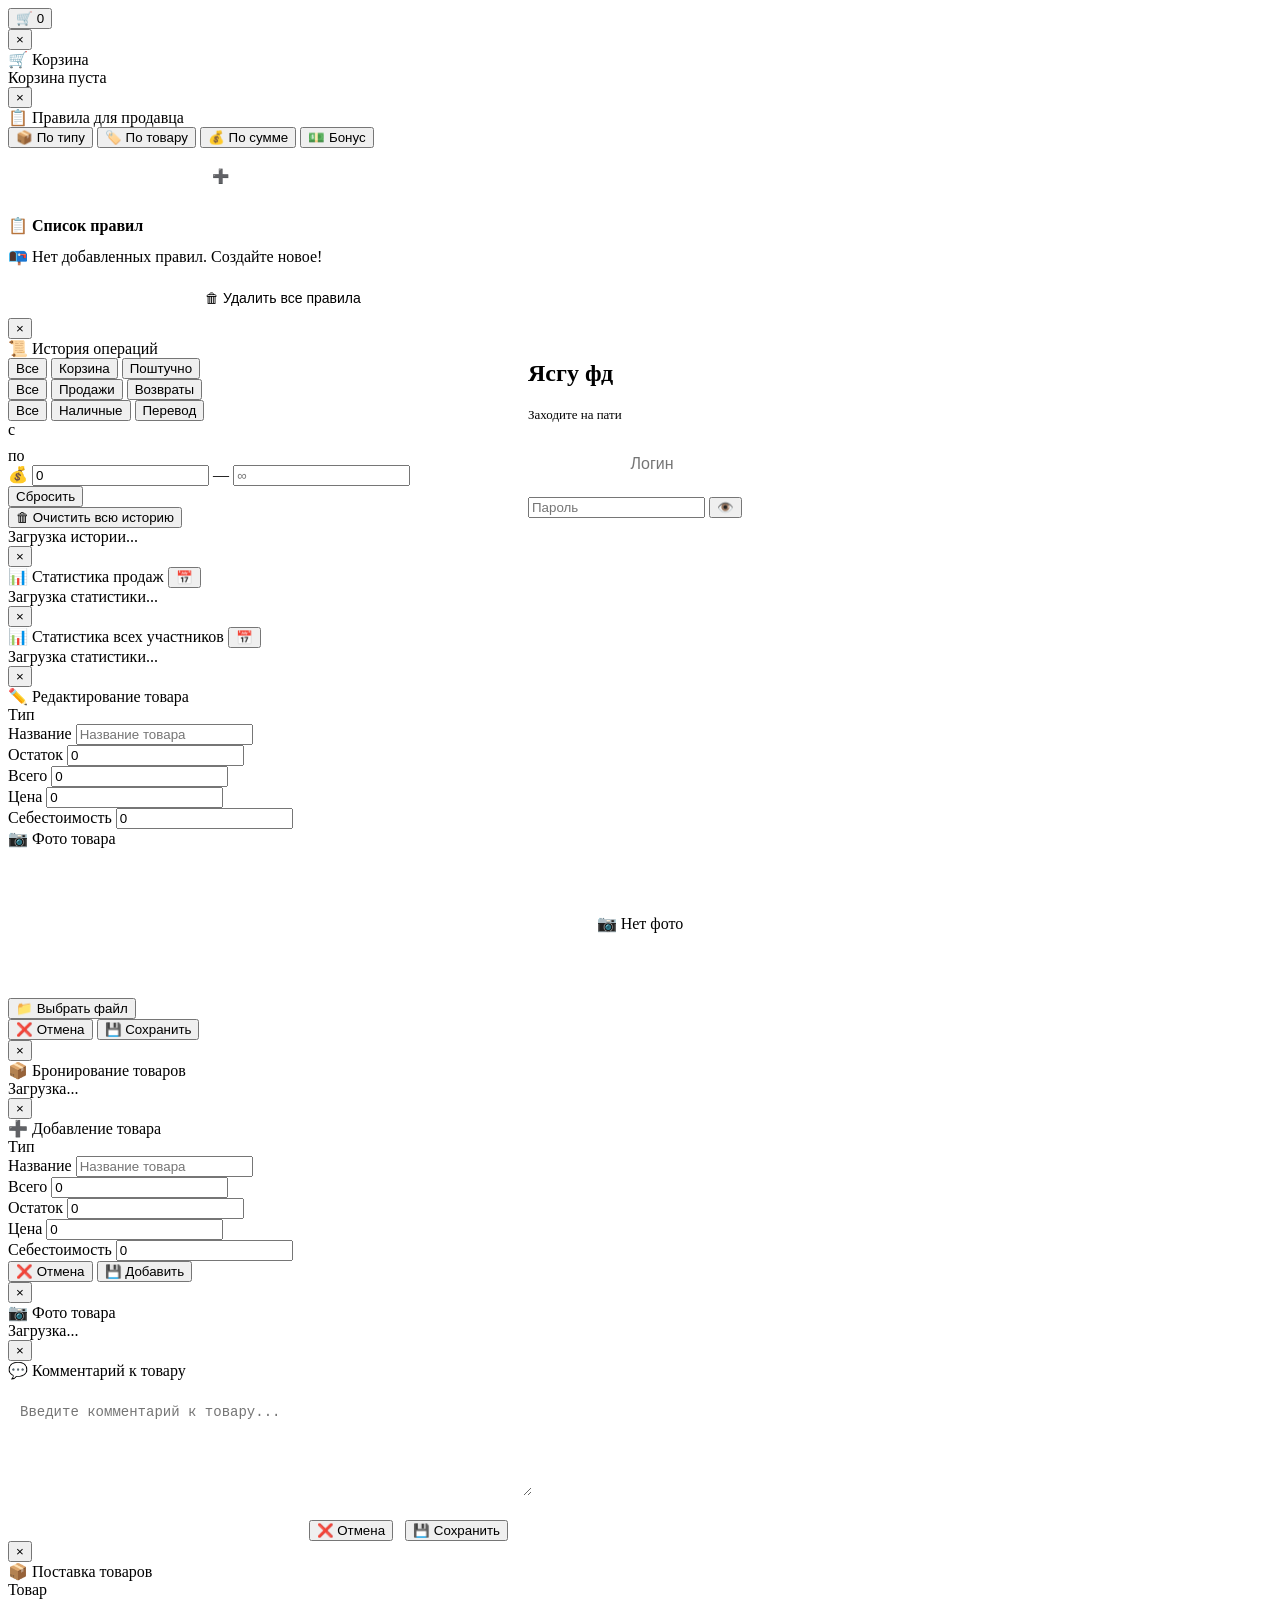
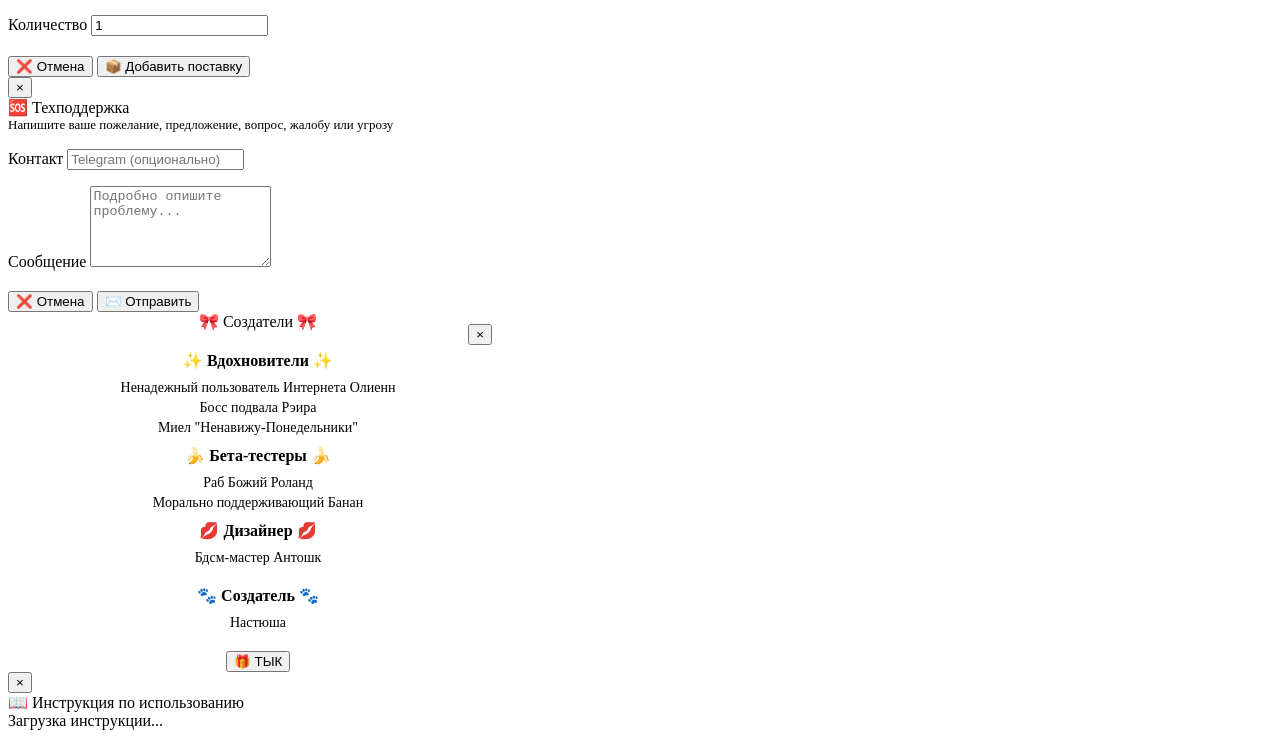
==== index.html @ eb2a9170 "Add files via upload" ====
<!DOCTYPE html>
<html lang="ru">
<head>
    <meta charset="UTF-8">
    <meta name="viewport" content="width=device-width, initial-scale=1.0, user-scalable=yes">
    <title>Банановый учёт мерча</title>
    <link rel="stylesheet" href="css/style.css">
</head>
<body>
    <button class="cart-fab" id="cartFab" onclick="openCartModal()">
        🛒
        <span class="cart-badge" id="cartCount">0</span>
    </button>

    <!-- ЭКРАН ВХОДА -->
    <div id="loginOverlay" style="position: fixed; top:0; left:0; width:100%; height:100%; background:var(--bg-color); z-index:2000; display:flex; align-items:center; justify-content:center;">
        <div class="login-card">
            <h2>Ясгу фд</h2>
            <p style="color:var(--text-muted); font-size:13px; margin-bottom:20px;">Заходите на пати</p>
            <input type="text" id="loginInput" style="width:100%; padding:12px; font-size:16px; border:1px solid var(--border-color); border-radius:30px; outline:none; margin-bottom:12px; text-align:center; background:var(--card-bg); color:var(--text-primary);" placeholder="Логин" autofocus>
            <div class="password-wrapper">
                <input type="password" id="passwordInput" placeholder="Пароль">
                <button type="button" class="toggle-password" onclick="togglePasswordVisibility()">👁️</button>
            </div>
            <button id="loginBtn" style="background:var(--btn-bg); color:white; border:none; border-radius:30px; padding:12px 24px; font-size:16px; font-weight:500; width:100%; cursor:pointer;">Войти</button>
            <div id="errorMsg" style="color:var(--minus-color); font-size:12px; margin-top:12px; display:none;"></div>
        </div>
    </div>
    
    <!-- ОСНОВНОЙ КОНТЕНТ -->
    <div id="mainContent" style="display:none;">
        <div class="header-row">
            <div class="title-area">
                <h1 id="shopTitle">Учёт мерча</h1>
                <span class="beta-badge">beta</span>
            </div>
            <div class="header-buttons">
                <button class="theme-toggle" id="themeToggle" title="Смена темы">🌙</button>
                <button class="support-btn" id="supportBtn" title="Техподдержка">🆘</button>
                <div class="settings-menu">
                    <button class="settings-toggle" id="settingsToggle" title="Настройки">⚙️</button>
                    <div id="settingsDropdown" class="settings-dropdown hidden">
                        <button id="shareStatsBtn" class="settings-btn">🔗 Делиться статистикой анонимно</button>
                        <button id="hideStatsBtn" class="settings-btn">🚫 Не учитывать мою статистику</button>
                        <button id="logoutBtn" class="settings-btn logout">🚪 Выйти</button>
                    </div>
                </div>
            </div>
        </div>
        <div class="sub">Всё на благо ясгу фд! Всё на благо ясгу фд!</div>

        <div style="display: flex; gap: 10px; margin-bottom: 12px; flex-wrap: wrap;">
            <button class="refresh-btn" onclick="loadData(true, true)">🔄 Обновить</button>
            <button class="history-btn" onclick="showHistory()">📜 История</button>
            <button class="refresh-btn" id="rulesButton">📋 Правила</button>
            <button class="refresh-btn" id="statsButton">📊 Статистика</button>
            <button class="refresh-btn" id="globalStatsBtn" style="display: none;">📊 Статистика всех</button>
            <button class="refresh-btn" id="bookingsButton">📦 Бронирование</button>
            <button class="refresh-btn" id="supplyButton">📦 Поставка</button>
            <button class="refresh-btn" id="addItemButton">➕ Добавить товар</button>
            <button class="refresh-btn" id="impersonateBtn" style="position: relative; display: none;">👥 Другие пользователи</button>
        </div>

        <div id="progressContainer" class="progress-container">
            <div id="progressBar" class="progress-bar"></div>
        </div>

        <div class="search-panel">
            <input type="text" id="searchInput" class="search-input" placeholder="Поиск по названию... ">
            <div class="filter-row">
                <div class="custom-select" id="typeFilterContainer">
                    <div class="custom-select-trigger" id="typeFilterTrigger">Все типы мерча</div>
                    <div class="custom-select-dropdown" id="typeFilterDropdown"></div>
                </div>
                <div class="custom-select" id="sortByContainer">
                    <div class="custom-select-trigger" id="sortByTrigger">Без сортировки</div>
                    <div class="custom-select-dropdown" id="sortByDropdown"></div>
                </div>
                <button id="resetFilters" class="reset-btn">✕</button>
            </div>
        </div>

        <div id="cards-container">
            <div class="loading">Загрузка...</div>
        </div>
        <div class="last-update" id="update-time"></div>
        <div class="auto-refresh-badge">
            <span class="dot"></span>
            <span>Автообновление каждую минуту</span>
        </div>
        <div class="footer">
            <span id="namyaucano" style="cursor: pointer; text-decoration: none;">Намяукано</span> |
            <a id="sheetLink" href="#" target="_blank">Синхронизация с таблицей</a> |
            <span id="instructionsLink" style="cursor: pointer; text-decoration: none;">Инструкция</span>
        </div>
    </div>

    <!-- Cart Modal -->
    <div id="cartModal" class="modal cart-modal">
        <div class="modal-content">
            <button class="modal-close-btn" onclick="closeCartModal()">×</button>
            <div class="modal-header">
                <span>🛒 Корзина</span>
            </div>
            <div id="discount-panel" class="discount-section" style="display: none;"></div>
            <div id="cart-items-list">
                <div class="empty-cart">Корзина пуста</div>
            </div>
            <div id="cart-total" class="cart-total" style="display:none;">Итого: 0 ₽</div>
            <div class="cart-actions" id="cart-actions" style="display:none;">
                <button class="cart-gift" onclick="giftCart()">🎁 Подарить</button>
                <button class="cart-clear" onclick="clearCart()">❌ Очистить</button>
                <button class="cart-checkout" onclick="checkout()">✅ Продать</button>
            </div>
        </div>
    </div>

    <!-- Rules Modal -->
    <div id="rulesModal" class="modal">
        <div class="modal-content" style="max-width: 550px;">
            <button class="modal-close-btn" onclick="closeRulesModal()">×</button>
            <div class="modal-header">
                <span>📋 Правила для продавца</span>
            </div>
            <div class="rule-type-buttons">
                <button class="rule-type-btn" data-type="type" onclick="selectRuleType('type')">📦 По типу</button>
                <button class="rule-type-btn" data-type="product" onclick="selectRuleType('product')">🏷️ По товару</button>
                <button class="rule-type-btn" data-type="price" onclick="selectRuleType('price')">💰 По сумме</button>
                <button class="rule-type-btn" data-type="bonus" onclick="selectRuleType('bonus')">💵 Бонус</button>
            </div>
            <div id="ruleTypeContent"></div>
            <button onclick="addStructuredRule()" style="background: var(--btn-bg); color: white; width: 100%; padding: 12px; border-radius: 30px; border: none; font-size: 14px; margin-top: 8px; cursor: pointer;">➕ Добавить правило</button>
            <div style="font-weight: bold; margin: 20px 0 12px 0;">📋 Список правил</div>
            <div id="rules-list" style="max-height: 300px; overflow-y: auto;">
                <div class="empty-cart">📭 Нет добавленных правил. Создайте новое!</div>
            </div>
            <button onclick="deleteAllRules()" style="background: var(--minus-bg); color: var(--minus-color); width: 100%; padding: 12px; border-radius: 30px; border: none; font-size: 14px; margin-top: 12px; cursor: pointer;">🗑 Удалить все правила</button>
        </div>
    </div>

    <!-- History Modal (кастомные селекторы для даты/времени) -->
    <div id="historyModal" class="modal">
        <div class="modal-content" style="max-width: 550px;">
            <button class="modal-close-btn" onclick="closeHistory()">×</button>
            <div class="modal-header">
                <span>📜 История операций</span>
            </div>
            <div class="history-filters">
                <div class="history-filter-row">
                    <div class="history-filter-buttons-group">
                        <button class="history-filter-btn history-filter-btn-small" data-method="all" onclick="setHistoryMethodFilter('all')">Все</button>
                        <button class="history-filter-btn history-filter-btn-large" data-method="basket" onclick="setHistoryMethodFilter('basket')">Корзина</button>
                        <button class="history-filter-btn history-filter-btn-large" data-method="single" onclick="setHistoryMethodFilter('single')">Поштучно</button>
                    </div>
                    <div class="history-filter-buttons-group">
                        <button class="history-filter-btn history-filter-btn-small" data-type="all" onclick="setHistoryTypeFilter('all')">Все</button>
                        <button class="history-filter-btn history-filter-btn-large" data-type="sale" onclick="setHistoryTypeFilter('sale')">Продажи</button>
                        <button class="history-filter-btn history-filter-btn-large" data-type="return" onclick="setHistoryTypeFilter('return')">Возвраты</button>
                    </div>
                </div>
                <div class="history-filter-row">
                    <div class="history-filter-buttons-group">
                        <button class="history-filter-btn history-filter-btn-small" data-payment="all" onclick="setHistoryPaymentFilter('all')">Все</button>
                        <button class="history-filter-btn history-filter-btn-large" data-payment="cash" onclick="setHistoryPaymentFilter('cash')">Наличные</button>
                        <button class="history-filter-btn history-filter-btn-large" data-payment="transfer" onclick="setHistoryPaymentFilter('transfer')">Перевод</button>
                    </div>
                </div>
                <div class="history-filter-bottom">
                    <div class="history-filter-left">
                        <div class="custom-datetime" id="datetimeFromContainer">
                            <span class="datetime-label">с</span>
                            <div id="dateFromDateGroup" style="display: inline-flex; align-items: center; gap: 6px;"></div>
                            <div id="dateFromTimeGroup" style="display: inline-flex; align-items: center; gap: 6px; margin-left: 8px;"></div>
                        </div>
                    <!-- Скрытые select для хранения значений -->
                        <select id="dateFromDay" style="display: none;"></select>
                        <select id="dateFromMonth" style="display: none;"></select>
                        <select id="dateFromYear" style="display: none;"></select>
                        <select id="timeFromHour" style="display: none;"></select>
                        <select id="timeFromMinute" style="display: none;"></select>
                    </div>
                    <div class="history-filter-left" style="margin-top: 8px;">
                        <div class="custom-datetime" id="datetimeToContainer">
                            <span class="datetime-label">по</span>
                            <div id="dateToDateGroup" style="display: inline-flex; align-items: center; gap: 6px;"></div>
                            <div id="dateToTimeGroup" style="display: inline-flex; align-items: center; gap: 6px; margin-left: 8px;"></div>
                        </div>
                    <!-- Скрытые select для хранения значений -->
                        <select id="dateToDay" style="display: none;"></select>
                        <select id="dateToMonth" style="display: none;"></select>
                        <select id="dateToYear" style="display: none;"></select>
                        <select id="timeToHour" style="display: none;"></select>
                        <select id="timeToMinute" style="display: none;"></select>
                        <div class="history-price-filter">
                            <span>💰</span>
                            <input type="number" id="historyMinPrice" placeholder="0" value="0" step="100">
                            <span class="history-price-separator">—</span>
                            <input type="number" id="historyMaxPrice" placeholder="∞" step="100">
                        </div>
                    </div>
                    <div class="history-filter-reset-row">
                        <button class="history-filter-reset" onclick="resetHistoryFilters()">Сбросить</button>
                    </div>
                </div>
            </div>
            <button class="history-clear-btn" onclick="clearAllHistory()">🗑 Очистить всю историю</button>
            <div id="history-list">
                <div class="loading">Загрузка истории...</div>
            </div>
        </div>
    </div>
    
    <!-- Stats Modal -->
    <div id="statsModal" class="modal">
        <div class="modal-content" style="max-width: 800px;">
            <button class="modal-close-btn" onclick="closeStatsModal()">×</button>
            <div class="modal-header">
                <span>📊 Статистика продаж</span>
                <button id="statsFilterToggle" class="filter-toggle-btn" onclick="toggleStatsFilter()" title="Фильтр по времени">📅</button>
            </div>
            <div id="statsFilterBlock" class="stats-filter-block" style="display: none;">
                <div class="history-filter-bottom" style="margin-bottom: 0;">
                    <div class="history-filter-left">
                        <div class="custom-datetime" id="statsDatetimeFromContainer">
                            <span class="datetime-label">с</span>
                            <div id="statsDateFromContainer" style="display: inline-flex; align-items: center;"></div>
                        </div>
                    </div>
                    <div class="history-filter-left" style="margin-top: 8px;">
                        <div class="custom-datetime" id="statsDatetimeToContainer">
                            <span class="datetime-label">по</span>
                            <div id="statsDateToContainer" style="display: inline-flex; align-items: center;"></div>
                        </div>
                    </div>
                    <div class="history-filter-reset-row" style="justify-content: flex-end; gap: 8px; margin-top: 8px;">
                        <button class="history-filter-reset" onclick="resetStatsFilter()">Сбросить</button>
                        <button class="filter-apply-btn" onclick="applyStatsFilter()" style="width: auto; padding: 0 16px;">Применить</button>
                    </div>
                </div>
            </div>
            <div id="stats-content">
                <div class="loading">Загрузка статистики...</div>
            </div>
        </div>
    </div>

    <!-- Global Stats Modal -->
    <div id="globalStatsModal" class="modal">
        <div class="modal-content" style="max-width: 1000px;">
            <button class="modal-close-btn" onclick="closeGlobalStatsModal()">×</button>
            <div class="modal-header">
                <span>📊 Статистика всех участников</span>
                <button id="globalStatsFilterToggle" class="filter-toggle-btn" onclick="toggleGlobalStatsFilter()" title="Фильтр по времени">📅</button>
            </div>
            <div id="globalStatsFilterBlock" class="stats-filter-block" style="display: none;">
                <div class="history-filter-bottom" style="margin-bottom: 0;">
                    <div class="history-filter-left">
                        <div class="custom-datetime" id="globalStatsDatetimeFromContainer">
                            <span class="datetime-label">с</span>
                            <div id="globalStatsDateFromContainer" style="display: inline-flex; align-items: center;"></div>
                        </div>
                    </div>
                    <div class="history-filter-left" style="margin-top: 8px;">
                        <div class="custom-datetime" id="globalStatsDatetimeToContainer">
                            <span class="datetime-label">по</span>
                            <div id="globalStatsDateToContainer" style="display: inline-flex; align-items: center;"></div>
                        </div>
                    </div>
                    <div class="history-filter-reset-row" style="justify-content: flex-end; gap: 8px; margin-top: 8px;">
                        <button class="history-filter-reset" onclick="resetGlobalStatsFilter()">Сбросить</button>
                        <button class="filter-apply-btn" onclick="applyGlobalStatsFilter()" style="width: auto; padding: 0 16px;">Применить</button>
                    </div>
                </div>
            </div>
            <div id="globalStats-content">
                <div class="loading">Загрузка статистики...</div>
            </div>
        </div>
    </div>

    <!-- Edit Product Modal -->
    <div id="editProductModal" class="modal edit-product-modal">
        <div class="modal-content">
            <button class="modal-close-btn" onclick="closeEditProductModal()">×</button>
            <div class="modal-header">
                <span id="editTitle">✏️ Редактирование товара</span>
            </div>
            <div id="edit-product-content">
                <div class="edit-row">
                    <span class="edit-label">Тип</span>
                    <div id="editTypeContainer" style="flex: 1;"></div>
                </div>
            
                <div id="editAttributesContainer"></div>
            
                <!-- Скрытые select для хранения значений атрибутов -->
                <select id="edit_attr1" style="display: none;"></select>
                <select id="edit_attr2" style="display: none;"></select>
                <select id="editType" style="display: none;"></select>
            
                <div class="edit-row">
                    <span class="edit-label">Название</span>
                    <input type="text" id="editName" class="edit-input" placeholder="Название товара">
                </div>
                <div class="edit-row">
                    <span class="edit-label">Остаток</span>
                    <input type="number" id="editStock" class="edit-input" value="0" min="0">
                </div>
                <div class="edit-row">
                    <span class="edit-label">Всего</span>
                    <input type="number" id="editTotal" class="edit-input" value="0" min="0">
                </div>
                <div class="edit-row">
                    <span class="edit-label">Цена</span>
                    <input type="number" id="editPrice" class="edit-input" value="0" min="0" step="1">
                </div>
                <div class="edit-row">
                    <span class="edit-label">Себестоимость</span>
                    <input type="number" id="editCost" class="edit-input" value="0" min="0" step="1">
                </div>
            
                <div class="photo-section">
                    <div class="photo-header">📷 Фото товара</div>
                    <div class="photo-content">
                        <div id="photoPreviewContainer" class="photo-preview">
                            <div style="display: flex; align-items: center; justify-content: center; height: 150px; background: var(--badge-bg); border-radius: 8px; color: var(--text-muted);">📷 Нет фото</div>
                        </div>
                        <div class="photo-buttons">
                            <input type="file" id="photoFileInput" accept="image/jpeg,image/png,image/webp" style="display: none;">
                            <button type="button" id="uploadPhotoBtn" class="photo-btn">📁 Выбрать файл</button>
                            <button type="button" id="deletePhotoBtn" class="photo-btn delete-btn" style="display: none;">🗑 Удалить</button>
                        </div>
                    </div>
                </div>
            
                <div class="edit-buttons">
                    <button class="edit-cancel-btn" onclick="closeEditProductModal()">❌ Отмена</button>
                    <button class="edit-save-btn" onclick="saveProductChanges()">💾 Сохранить</button>
                </div>
            </div>
        </div>
    </div>
    
    <!-- Bookings Modal -->
    <div id="bookingsModal" class="modal">
        <div class="modal-content" style="max-width: 700px;">
            <button class="modal-close-btn" onclick="closeBookingsModal()">×</button>
            <div class="modal-header">
                <span>📦 Бронирование товаров</span>
            </div>
            <div id="bookings-content">
                <div class="loading">Загрузка...</div>
            </div>
        </div>
    </div>

    <!-- Add Item Modal -->
    <div id="addItemModal" class="modal">
        <div class="modal-content" style="max-width: 450px;">
            <button class="modal-close-btn" onclick="closeAddItemModal()">×</button>
            <div class="modal-header">
                <span>➕ Добавление товара</span>
            </div>
            <div id="add-item-content">
                <div class="edit-row">
                    <span class="edit-label">Тип</span>
                    <div style="flex: 1;">
                        <div id="addItemTypeContainer" style="width: 100%;"></div>
                    </div>
                </div>
            
                <div id="addAttributesContainer"></div>
                
                <!-- Скрытые select для хранения значений атрибутов -->
                <select id="addItemType" style="display: none;"></select>
                <select id="add_attr1" style="display: none;"></select>
                <select id="add_attr2" style="display: none;"></select>
            
                <div class="edit-row">
                    <span class="edit-label">Название</span>
                    <input type="text" id="addItemName" class="edit-input" placeholder="Название товара">
                </div>
                <div class="edit-row">
                    <span class="edit-label">Всего</span>
                    <input type="number" id="addItemTotal" class="edit-input" value="0" min="0" step="1">
                </div>
                <div class="edit-row">
                    <span class="edit-label">Остаток</span>
                    <input type="number" id="addItemStock" class="edit-input" value="0" min="0" step="1">
                </div>
                <div class="edit-row">
                    <span class="edit-label">Цена</span>
                    <input type="number" id="addItemPrice" class="edit-input" value="0" min="0" step="1">
                </div>
                <div class="edit-row">
                    <span class="edit-label">Себестоимость</span>
                    <input type="number" id="addItemCost" class="edit-input" value="0" min="0" step="1">
                </div>
                <div class="edit-buttons">
                    <button class="edit-cancel-btn" onclick="closeAddItemModal()">❌ Отмена</button>
                    <button class="edit-save-btn" onclick="addNewItem()">💾 Добавить</button>
                </div>
            </div>
        </div>
    </div>
    
    <!-- Photo View Modal -->
    <div id="photoViewModal" class="modal">
        <div class="modal-content">
            <button class="modal-close-btn" onclick="closePhotoModal()">×</button>
            <div class="modal-header">
                <span id="photoModalTitle">📷 Фото товара</span>
            </div>
            <div id="photoModalContent">
                <div class="loading">Загрузка...</div>
            </div>
        </div>
    </div>

    <!-- Comment Modal -->
    <div id="commentModal" class="modal">
        <div class="modal-content" style="max-width: 500px;">
            <button class="modal-close-btn" onclick="closeCommentModal()">×</button>
            <div class="modal-header">
                <span>💬 Комментарий к товару</span>
            </div>
            <div id="commentModalContent">
                <div class="comment-item-name" id="commentItemName" style="margin-bottom: 12px; font-weight: bold; color: var(--badge-text);"></div>
                <textarea id="commentText" rows="5" style="width: 100%; padding: 12px; border-radius: 12px; border: 1px solid var(--border-color); background: var(--card-bg); color: var(--text-primary); font-size: 14px; resize: vertical;" placeholder="Введите комментарий к товару..."></textarea>
                <div class="comment-last-updated" id="commentLastUpdated" style="font-size: 11px; color: var(--text-muted); margin-top: 8px;"></div>
                <div class="edit-buttons" style="margin-top: 20px; display: flex; gap: 12px; justify-content: flex-end;">
                    <button class="edit-cancel-btn" onclick="closeCommentModal()">❌ Отмена</button>
                    <button class="edit-save-btn" onclick="saveCommentAndClose()">💾 Сохранить</button>
                </div>
            </div>
        </div>
    </div>

    <!-- Supply Modal -->
    <div id="supplyModal" class="modal">
        <div class="modal-content" style="max-width: 500px; overflow: visible;">
            <button class="modal-close-btn" onclick="closeSupplyModal()">×</button>
            <div class="modal-header">
                <span>📦 Поставка товаров</span>
            </div>
            <div id="supply-content">
                <div class="edit-row" style="margin-bottom: 16px;">
                    <span class="edit-label">Товар</span>
                    <div class="supply-product-select" id="supplyProductSelect" style="flex: 2;"></div>
                </div>
                <div class="edit-row" style="margin-bottom: 16px;">
                    <span class="edit-label">Количество</span>
                    <input type="number" id="supplyQuantity" class="edit-input" value="1" min="1" step="1" style="flex: 2;">
                </div>
                <div class="edit-buttons" style="margin-top: 20px;">
                    <button class="edit-cancel-btn" onclick="closeSupplyModal()">❌ Отмена</button>
                    <button class="edit-save-btn" onclick="handleAddSupply()">📦 Добавить поставку</button>
                </div>
            </div>
        </div>
    </div>

    <!-- Support Modal -->
    <div id="supportModal" class="modal">
        <div class="modal-content" style="max-width: 500px;">
            <button class="modal-close-btn" onclick="closeSupportModal()">×</button>
            <div class="modal-header">
                <span>🆘 Техподдержка</span>
            </div>
            <div id="support-content">
                <div style="margin-bottom: 16px; color: var(--text-muted); font-size: 13px;">
                    Напишите ваше пожелание, предложение, вопрос, жалобу или угрозу
                </div>
                <div class="edit-row" style="margin-bottom: 16px;">
                    <span class="edit-label">Контакт</span>
                    <input type="text" id="supportContact" class="edit-input" placeholder="Telegram (опционально)" style="flex: 2;">
                </div>
                <div class="edit-row" style="margin-bottom: 16px;">
                    <span class="edit-label">Сообщение</span>
                    <textarea id="supportMessage" rows="5" class="edit-input" placeholder="Подробно опишите проблему..." style="flex: 2; resize: vertical;"></textarea>
                </div>
                <div class="edit-buttons" style="margin-top: 20px;">
                    <button class="edit-cancel-btn" onclick="closeSupportModal()">❌ Отмена</button>
                    <button class="edit-save-btn" onclick="sendSupportRequest()">✉️ Отправить</button>
                </div>
            </div>
        </div>
    </div>

    <!-- Easter Egg Modal -->
    <div id="easterEggModal" class="modal">
        <div class="modal-content" style="max-width: 500px; text-align: center; position: relative;">
            <button class="modal-close-btn" onclick="closeEasterEggModal()" style="position: absolute; top: 12px; right: 16px;">×</button>
            <div class="modal-header" style="justify-content: center; margin-bottom: 20px; width: 100%;">
                <span>🎀 Создатели 🎀</span>
            </div>
            <div id="easterEggContent">
                <div style="margin-bottom: 20px;">
                    <div style="font-weight: bold; color: var(--btn-bg); margin-bottom: 10px;">✨ Вдохновители ✨</div>
                    <div style="font-size: 14px; margin-bottom: 4px; color: var(--text-primary);">Ненадежный пользователь Интернета Олиенн</div>
                    <div style="font-size: 14px; margin-bottom: 4px; color: var(--text-primary);">Босс подвала Рэира</div>
                    <div style="font-size: 14px; margin-bottom: 10px; color: var(--text-primary);">Миел "Ненавижу-Понедельники"</div>
                    
                    <div style="font-weight: bold; color: var(--btn-bg); margin-bottom: 10px;">🍌 Бета-тестеры 🍌</div>
                    <div style="font-size: 14px; margin-bottom: 4px; color: var(--text-primary);">Раб Божий Роланд</div>
                    <div style="font-size: 14px; margin-bottom: 10px; color: var(--text-primary);">Морально поддерживающий Банан</div>

                    <div style="font-weight: bold; color: var(--btn-bg); margin-bottom: 10px;">💋 Дизайнер 💋</div>
                    <div style="font-size: 14px; margin-bottom: 20px; color: var(--text-primary);">Бдсм-мастер Антошк</div>
                    
                    <div style="font-weight: bold; color: var(--btn-bg); margin-bottom: 10px;">🐾 Создатель 🐾</div>
                    <div style="font-size: 14px; margin-bottom: 20px; color: var(--text-primary);">Настюша</div>
                </div>
                <button id="easterEggButton" class="easter-egg-btn" onclick="activateEasterEgg()">🎁 ТЫК</button>
            </div>
        </div>
    </div>

    <!-- Instructions Modal -->
    <div id="instructionsModal" class="modal">
        <div class="modal-content" style="max-width: 800px; max-height: 85vh;">
            <button class="modal-close-btn" onclick="closeInstructionsModal()">×</button>
            <div class="modal-header">
                <span>📖 Инструкция по использованию</span>
            </div>
            <div id="instructions-content" style="overflow-y: auto; padding-right: 8px;">
                <div class="loading">Загрузка инструкции...</div>
            </div>
        </div>
    </div>

    <!-- Скрытые select для хранения значений даты/времени статистики -->
    <select id="statsDateFromDay" style="display: none;"></select>
    <select id="statsDateFromMonth" style="display: none;"></select>
    <select id="statsDateFromYear" style="display: none;"></select>
    <select id="statsTimeFromHour" style="display: none;"></select>
    <select id="statsTimeFromMinute" style="display: none;"></select>
    <select id="statsDateToDay" style="display: none;"></select>
    <select id="statsDateToMonth" style="display: none;"></select>
    <select id="statsDateToYear" style="display: none;"></select>
    <select id="statsTimeToHour" style="display: none;"></select>
    <select id="statsTimeToMinute" style="display: none;"></select>

    <!-- Скрытые select для хранения даты/времени глобальной статистики -->
    <select id="globalStatsDateFromDay" style="display: none;"></select>
    <select id="globalStatsDateFromMonth" style="display: none;"></select>
    <select id="globalStatsDateFromYear" style="display: none;"></select>
    <select id="globalStatsTimeFromHour" style="display: none;"></select>
    <select id="globalStatsTimeFromMinute" style="display: none;"></select>
    <select id="globalStatsDateToDay" style="display: none;"></select>
    <select id="globalStatsDateToMonth" style="display: none;"></select>
    <select id="globalStatsDateToYear" style="display: none;"></select>
    <select id="globalStatsTimeToHour" style="display: none;"></select>
    <select id="globalStatsTimeToMinute" style="display: none;"></select>

    <script src="js/config.js"></script>
    <script src="js/utils.js"></script>
    <script src="js/customSelects.js"></script>
    <script src="js/api.js"></script>
    <script src="js/offline.js"></script>
    <script src="js/auth.js"></script>
    <script src="js/datetime.js"></script>
    <script src="js/extraCosts.js"></script>
    <script src="js/history.js"></script>
    <script src="js/rules.js"></script>
    <script src="js/dragdrop.js"></script>
    <script src="js/filters.js"></script>
    <script src="js/discounts.js"></script>
    <script src="js/editing.js"></script>
    <script src="js/photo.js"></script>  
    <script src="js/cart.js"></script>
    <script src="js/render.js?new"></script>
    <script src="js/stats.js"></script>
    <script src="js/globalStats.js"></script>
    <script src="js/ui.js"></script>
    <script src="js/extraIncomes.js"></script>
    <script src="js/bookings.js"></script>  
    <script src="js/app.js"></script>
    <script src="js/instructions.js"></script>

    <script>
        function openEasterEggModal() {
            const modal = document.getElementById('easterEggModal');
            if (modal) modal.style.display = 'block';
            resetEasterEggButton();
        }
        
        function closeEasterEggModal() {
            const modal = document.getElementById('easterEggModal');
            if (modal) modal.style.display = 'none';
            const audio = document.getElementById('easterEggAudio');
            if (audio) {
                audio.pause();
                audio.currentTime = 0;
            }
            const img = document.getElementById('easterEggImage');
            if (img) img.remove();
            resetEasterEggButton();
        }
        
        function resetEasterEggButton() {
            const button = document.getElementById('easterEggButton');
            if (button) button.style.display = 'inline-block';
            const closeBtn = document.getElementById('easterEggImageCloseBtn');
            if (closeBtn) closeBtn.remove();
        }
        
        function activateEasterEgg() {
            const button = document.getElementById('easterEggButton');
            if (button) button.style.display = 'none';
            
            const content = document.getElementById('easterEggContent');
            
            const oldImg = document.getElementById('easterEggImage');
            if (oldImg) oldImg.remove();
            
            const oldCloseBtn = document.getElementById('easterEggImageCloseBtn');
            if (oldCloseBtn) oldCloseBtn.remove();
            
            const img = document.createElement('img');
            img.id = 'easterEggImage';
            img.src = 'assets/images/belka.jpg';
            img.alt = 'Белочка';
            img.style.maxWidth = '100%';
            img.style.borderRadius = '16px';
            img.style.marginTop = '16px';
            img.style.marginBottom = '16px';
            img.style.boxShadow = '0 4px 12px var(--shadow)';
            
            img.onerror = function() {
                console.error("❌ Не удалось загрузить изображение");
                this.alt = '🐿️ Белочка';
                this.style.fontSize = '40px';
                this.style.minHeight = '100px';
                this.style.display = 'flex';
                this.style.alignItems = 'center';
                this.style.justifyContent = 'center';
            };
            
            content.appendChild(img);
            
            let audio = document.getElementById('easterEggAudio');
            if (!audio) {
                audio = document.createElement('audio');
                audio.id = 'easterEggAudio';
                audio.src = 'assets/sounds/belka.mp3';
                document.body.appendChild(audio);
            }
            audio.currentTime = 0;
            audio.play().catch(e => console.log("Audio play failed:", e));
            
            const closeImgBtn = document.createElement('button');
            closeImgBtn.id = 'easterEggImageCloseBtn';
            closeImgBtn.textContent = '❌ Закрыть';
            closeImgBtn.style.background = 'var(--minus-bg)';
            closeImgBtn.style.color = 'var(--minus-color)';
            closeImgBtn.style.border = 'none';
            closeImgBtn.style.borderRadius = '30px';
            closeImgBtn.style.padding = '10px 20px';
            closeImgBtn.style.fontSize = '14px';
            closeImgBtn.style.cursor = 'pointer';
            closeImgBtn.style.marginTop = '12px';
            closeImgBtn.onclick = function() {
                const imgToRemove = document.getElementById('easterEggImage');
                if (imgToRemove) imgToRemove.remove();
                const btnToRemove = document.getElementById('easterEggImageCloseBtn');
                if (btnToRemove) btnToRemove.remove();
                const audio = document.getElementById('easterEggAudio');
                if (audio) {
                    audio.pause();
                    audio.currentTime = 0;
                }
                const tykButton = document.getElementById('easterEggButton');
                if (tykButton) tykButton.style.display = 'inline-block';
            };
            content.appendChild(closeImgBtn);
        }
        
        function openSupportModal() {
            const modal = document.getElementById('supportModal');
            if (modal) {
                document.getElementById('supportContact').value = '';
                document.getElementById('supportMessage').value = '';
                modal.style.display = 'block';
            }
        }
        
        function closeSupportModal() {
            const modal = document.getElementById('supportModal');
            if (modal) modal.style.display = 'none';
        }
        
        async function sendSupportRequest() {
            const contact = document.getElementById('supportContact').value.trim();
            const message = document.getElementById('supportMessage').value.trim();
            
            if (!message) {
                if (typeof showToast === 'function') showToast("Напишите сообщение", false);
                return;
            }
            
            try {
                const params = new URLSearchParams();
                params.append('action', 'sendSupport');
                params.append('participant', window.CURRENT_USER?.id || '');
                params.append('userId', window.CURRENT_USER?.id || '');
                params.append('userName', window.CURRENT_USER?.name || 'Пользователь');
                params.append('message', message);
                params.append('contact', contact);
                
                const response = await fetch(window.CENTRAL_API_URL || 'https://szhech-belochek.pages.dev/api', {
                    method: 'POST',
                    headers: { 'Content-Type': 'application/x-www-form-urlencoded' },
                    body: params.toString()
                });
                
                const result = await response.json();
                
                if (result.success) {
                    if (typeof showToast === 'function') showToast("Сообщение отправлено! Спасибо.", true);
                    closeSupportModal();
                } else {
                    if (typeof showToast === 'function') showToast("Ошибка: " + (result.error || "неизвестная"), false);
                }
            } catch(e) {
                console.error("Support error:", e);
                if (typeof showToast === 'function') showToast("Ошибка отправки. Попробуйте позже.", false);
            }
        }
        
        function closeInstructionsModal() {
            const modal = document.getElementById('instructionsModal');
            if (modal) modal.style.display = 'none';
        }
        
        document.addEventListener('DOMContentLoaded', function() {
            const namyaucano = document.getElementById('namyaucano');
            if (namyaucano) {
                namyaucano.style.textDecoration = 'none';
                namyaucano.addEventListener('click', function() { openEasterEggModal(); });
            }
            
            const supportBtn = document.getElementById('supportBtn');
            if (supportBtn) {
                supportBtn.addEventListener('click', function() { openSupportModal(); });
            }
            
            const instructionsLink = document.getElementById('instructionsLink');
            if (instructionsLink) {
                instructionsLink.addEventListener('click', function() {
                    if (typeof openInstructionsModal === 'function') openInstructionsModal();
                });
            }
        });
        
        window.openSupportModal = openSupportModal;
        window.closeSupportModal = closeSupportModal;
        window.sendSupportRequest = sendSupportRequest;
        window.closeInstructionsModal = closeInstructionsModal;
    </script>
    
</body>
</html>
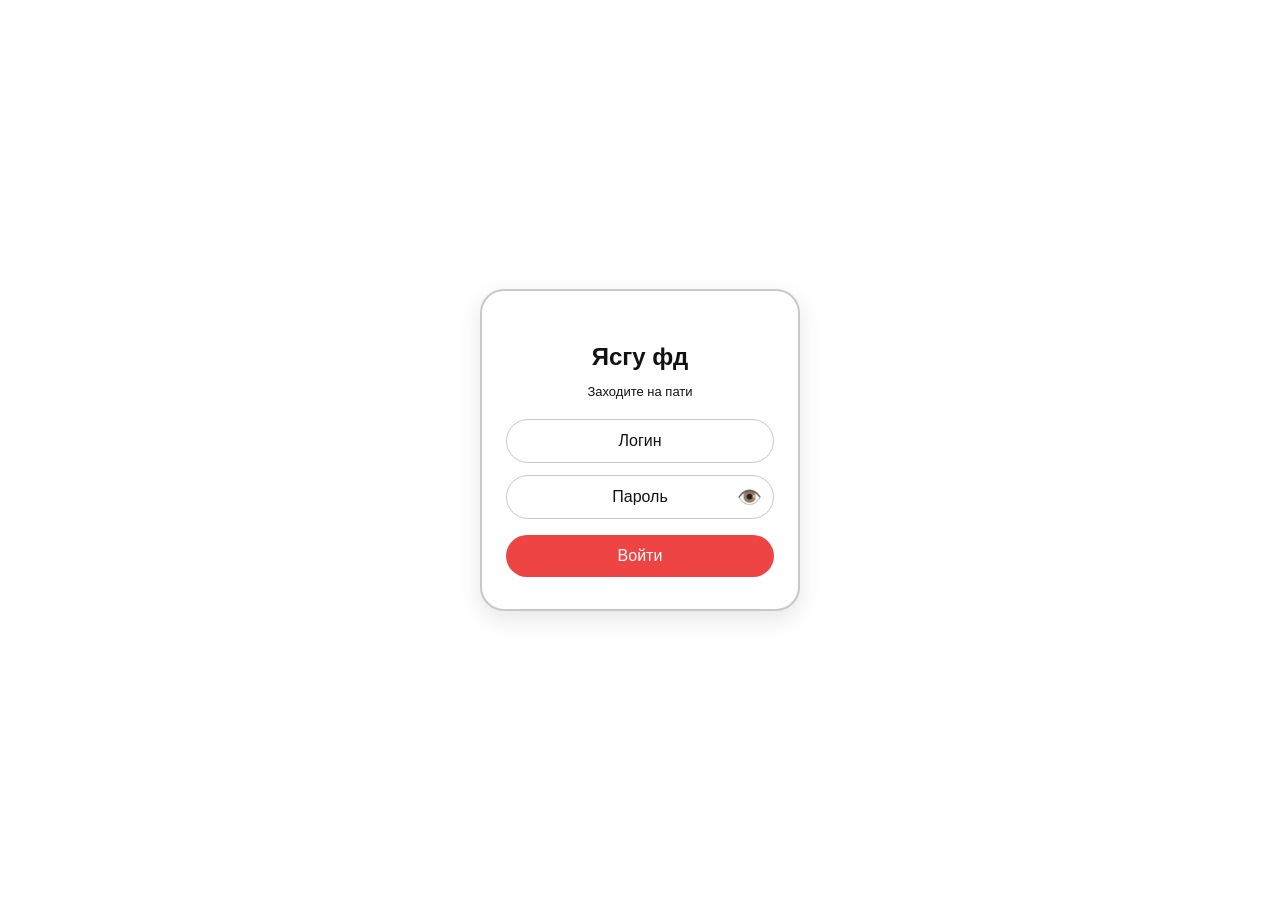
==== commit d924e815: "Update index.html" ====
--- a/index.html
+++ b/index.html
@@ -40,8 +40,10 @@
                 <div class="settings-menu">
                     <button class="settings-toggle" id="settingsToggle" title="Настройки">⚙️</button>
                     <div id="settingsDropdown" class="settings-dropdown hidden">
-                        <button id="shareStatsBtn" class="settings-btn">🔗 Делиться статистикой анонимно</button>
+                        <button id="shareStatsBtn" class="settings-btn">🕊️ Делиться статистикой анонимно</button>
                         <button id="hideStatsBtn" class="settings-btn">🚫 Не учитывать мою статистику</button>
+                        <button id="blockImpersonationBtn" class="settings-btn">🔒 Запретить вход организатору</button>
+                        <button id="stockThresholdBtn" class="settings-btn">🎨 Порог остатка</button>
                         <button id="logoutBtn" class="settings-btn logout">🚪 Выйти</button>
                     </div>
                 </div>
--- a/css/style.css
+++ b/css/style.css
@@ -0,0 +1,3481 @@
+* {
+    box-sizing: border-box;
+    user-select: none;
+}
+
+:root {
+    --bg-color: #ffffff;
+    --card-bg: #ffffff;
+    --text-primary: #121212;
+    --text-secondary: #121212;
+    --text-muted: #121212;
+    --border-color: #c9c7c7;
+    --badge-bg: #c9c7c7;
+    --badge-text: #121212;
+    --stock-color: #22c55e;
+    --price-color: #121212;
+    --minus-bg: #ffe6e5;
+    --minus-color: #ef4444;
+    --plus-bg: #ffe6e5;
+    --plus-color: #ef4444;
+    --add-to-cart-bg: #ef4444;
+    --add-to-cart-color: #ef4444;
+    --btn-bg: #ef4444;
+    --footer-bg: white;
+    --shadow: rgba(0, 0, 0, 0.1);
+    --select-border: #c9c7c7;
+    --reset-color: #121212;
+    --progress-bg: #c9c7c7;
+    --progress-bar: #22c55e;
+    --modal-bg: white;
+    --modal-overlay: rgba(0, 0, 0, 0.7);
+    --toast-bg: #2ecc71;
+    --toast-text: white;
+    --out-of-stock-bg: #e8e8e8;
+    --cart-disabled-bg: #f0f0f0;
+    -cart-disabled-text: #999;
+    --calendar-icon-filter: none;
+    --profit-positive: #22c55e;
+    --profit-negative: #ef4444;
+    --extra-costs-text-light: #5a3a1a;
+    --extra-costs-text-dark: #ffffff;
+}
+
+body.dark {
+    --bg-color: #121212;
+    --card-bg: #1a1a1a;
+    --text-primary: #ffffff;
+    --text-secondary: #ffffff;
+    --text-muted: #ffffff;
+    --badge-bg: #2a2a2a;
+    --badge-text: #ffffff;
+    --stock-color: #22c55e;
+    --price-color: #ffffff;
+    --minus-bg: #222222;
+    --minus-color: #ffffff;
+    --plus-bg: #222222;
+    --plus-color: #ffffff;
+    --add-to-cart-bg: #ef4444;
+    --add-to-cart-color: #ef4444;
+    --btn-bg: #ef4444;
+    --footer-bg: #1a1a1a;
+    --shadow: rgba(0, 0, 0, 0.5);
+    --select-border: #222222;
+    --reset-bg: #1a1a1a;
+    --reset-color: #888;
+    --progress-bg: #2a2a2a;
+    --progress-bar: #888;
+    --modal-bg: #2a2110;
+    --modal-overlay: rgba(0, 0, 0, 0.95);
+    --toast-bg: #27ae60;
+    --toast-text: #ffffff;
+    --out-of-stock-bg: #2a2a2a;
+    --cart-disabled-bg: #3a3a3a;
+    --cart-disabled-text: #888;
+    --calendar-icon-filter: invert(1) hue-rotate(180deg);
+    --profit-positive: #27ae60;
+    --profit-negative: #e74c3c;
+    --extra-costs-text-light: #f5e6c4;
+    --extra-costs-text-dark: #ffffff;
+}
+
+body {
+    font-family: -apple-system, BlinkMacSystemFont, 'Segoe UI', Roboto, sans-serif;
+    background: var(--bg-color);
+    margin: 0;
+    padding: 12px;
+    padding-bottom: 70px;
+    transition: background 0.3s ease, color 0.2s ease;
+    overflow-y: auto;
+    -webkit-overflow-scrolling: touch;
+}
+
+.header-row {
+    display: flex;
+    align-items: center;
+    justify-content: space-between;
+    margin-bottom: 4px;
+    gap: 10px;
+}
+
+.title-area {
+    flex: 1;
+    display: flex;
+    align-items: baseline;
+    gap: 2px;
+    flex-wrap: wrap;
+}
+
+h1 {
+    font-size: 22px;
+    margin: 0;
+    color: var(--badge-text);
+    display: inline;
+}
+
+.beta-badge {
+    font-size: 9px;
+    color: var(--text-secondary);
+    opacity: 0.7;
+    font-weight: normal;
+    position: relative;
+    top: -6px;
+    margin-left: 2px;
+}
+
+.sub {
+    color: var(--text-secondary);
+    margin-bottom: 16px;
+    font-size: 13px;
+}
+
+.header-buttons {
+    display: flex;
+    gap: 8px;
+    align-items: center;
+}
+
+.theme-toggle {
+    background: var(--card-bg);
+    border: 1px solid var(--border-color);
+    border-radius: 50%;
+    width: 40px;
+    height: 40px;
+    font-size: 20px;
+    cursor: pointer;
+    display: flex;
+    align-items: center;
+    justify-content: center;
+    box-shadow: 0 2px 8px var(--shadow);
+    flex-shrink: 0;
+    transition: all 0.2s;
+}
+
+.theme-toggle:hover {
+    background: var(--btn-bg);
+    color: white;
+    transform: scale(1.05);
+}
+
+.theme-toggle:active {
+    transform: scale(0.95);
+}
+
+.support-btn {
+    background: var(--card-bg);
+    border: 1px solid var(--border-color);
+    border-radius: 50%;
+    width: 40px;
+    height: 40px;
+    font-size: 20px;
+    cursor: pointer;
+    display: flex;
+    align-items: center;
+    justify-content: center;
+    box-shadow: 0 2px 8px var(--shadow);
+    flex-shrink: 0;
+    transition: all 0.2s;
+}
+
+.support-btn:hover {
+    background: var(--btn-bg);
+    color: white;
+    transform: scale(1.05);
+}
+
+.support-btn:active {
+    transform: scale(0.95);
+}
+
+.toast-notification {
+    position: fixed;
+    top: 70px;
+    right: 16px;
+    background: var(--toast-bg);
+    color: var(--toast-text);
+    padding: 12px 20px;
+    border-radius: 30px;
+    font-size: 14px;
+    font-weight: 500;
+    z-index: 2000;
+    box-shadow: 0 4px 12px rgba(0,0,0,0.2);
+    display: flex;
+    align-items: center;
+    gap: 8px;
+    animation: slideIn 0.3s ease;
+    pointer-events: none;
+}
+
+.toast-notification.fade-out {
+    animation: fadeOut 0.3s ease forwards;
+}
+
+@keyframes slideIn {
+    from {
+        transform: translateX(100%);
+        opacity: 0;
+    }
+    to {
+        transform: translateX(0);
+        opacity: 1;
+    }
+}
+
+@keyframes fadeOut {
+    to {
+        opacity: 0;
+        transform: translateX(100%);
+    }
+}
+
+.cart-fab {
+    position: fixed;
+    bottom: 80px;
+    right: 16px;
+    width: 56px;
+    height: 56px;
+    border-radius: 28px;
+    background: var(--card-bg);
+    color: white;
+    border: none;
+    font-size: 24px;
+    cursor: pointer;
+    box-shadow: 0 4px 12px rgba(0,0,0,0.3);
+    z-index: 200;
+    display: flex;
+    align-items: center;
+    justify-content: center;
+    transition: transform 0.1s;
+}
+
+.cart-fab::before {
+    content: '';
+    position: absolute;
+    top: 0;
+    left: 0;
+    right: 0;
+    bottom: 0;
+    border-radius: 28px;
+    background: rgba(46, 204, 113, 0.2);
+    pointer-events: none;
+}
+
+.cart-fab:hover::before {
+    background: rgba(46, 204, 113, 0.35);
+}
+
+.cart-fab .cart-badge {
+    position: absolute;
+    top: -5px;
+    right: -5px;
+    background: var(--btn-bg);
+    color: white;
+    border-radius: 50%;
+    width: 22px;
+    height: 22px;
+    font-size: 12px;
+    display: flex;
+    align-items: center;
+    justify-content: center;
+    font-weight: bold;
+    z-index: 2;
+}
+
+.cart-badge {
+    position: absolute;
+    top: -5px;
+    right: -5px;
+    background: #e74c3c;
+    color: white;
+    border-radius: 20px;
+    padding: 2px 6px;
+    font-size: 11px;
+    font-weight: bold;
+    min-width: 20px;
+    text-align: center;
+}
+
+.progress-container {
+    width: 100%;
+    background: var(--progress-bg);
+    border-radius: 20px;
+    margin-bottom: 12px;
+    overflow: hidden;
+    display: none;
+}
+
+.progress-bar {
+    width: 0%;
+    height: 4px;
+    background: var(--progress-bar);
+    border-radius: 20px;
+    transition: width 0.2s ease;
+}
+
+.progress-container.active {
+    display: block !important;
+}
+
+.search-panel {
+    margin-bottom: 12px;
+}
+
+.search-input {
+    width: 100%;
+    padding: 10px 14px;
+    font-size: 15px;
+    border: 1px solid var(--border-color);
+    border-radius: 30px;
+    background: var(--card-bg);
+    color: var(--text-primary);
+    margin-bottom: 8px;
+    outline: none;
+}
+
+.search-input::placeholder {
+    color: var(--text-muted);
+}
+
+.filter-row {
+    display: flex;
+    gap: 8px;
+    flex-wrap: wrap;
+    align-items: center;
+}
+
+.custom-select {
+    flex: 1;
+    position: relative;
+    min-width: 0;
+}
+
+.custom-select-trigger {
+    background: var(--card-bg);
+    border: 1px solid var(--select-border);
+    border-radius: 30px;
+    padding: 8px 28px 8px 12px;
+    font-size: 13px;
+    cursor: pointer;
+    white-space: nowrap;
+    overflow: hidden;
+    text-overflow: ellipsis;
+    color: var(--text-primary);
+}
+
+.custom-select-trigger:after {
+    content: '▼';
+    font-size: 8px;
+    position: absolute;
+    right: 12px;
+    top: 50%;
+    transform: translateY(-50%);
+    color: var(--text-secondary);
+}
+
+.custom-select-dropdown {
+    position: absolute;
+    top: 100%;
+    left: 0;
+    right: 0;
+    background: var(--card-bg);
+    border: 1px solid var(--select-border);
+    border-radius: 16px;
+    z-index: 100;
+    display: none;
+    max-height: 300px;
+    overflow-y: auto;
+    margin-top: 4px;
+    box-shadow: 0 4px 12px var(--shadow);
+}
+
+.custom-select-dropdown.show {
+    display: block;
+}
+
+.filter-option-header {
+    padding: 8px 12px;
+    border-bottom: 1px solid var(--border-color);
+    font-weight: 600;
+    font-size: 12px;
+    color: var(--text-secondary);
+    position: sticky;
+    top: 0;
+    background: var(--card-bg);
+    z-index: 10;
+}
+
+.type-select-list {
+    max-height: 250px;
+    overflow-y: auto;
+}
+
+.type-select-item {
+    display: flex;
+    align-items: center;
+    justify-content: space-between;
+    padding: 10px 14px;
+    cursor: pointer;
+    transition: background 0.1s;
+    font-size: 13px;
+    color: var(--text-primary);
+    width: 100%;
+    box-sizing: border-box;
+}
+
+.type-select-item:hover {
+    background: var(--badge-bg);
+}
+
+.type-select-item.selected {
+    background: var(--badge-bg);
+}
+
+.type-select-check {
+    color: var(--btn-bg);
+    font-size: 16px;
+    font-weight: bold;
+}
+
+.filter-buttons {
+    position: sticky;
+    bottom: 0;
+    display: flex;
+    gap: 10px;
+    padding: 12px;
+    border-top: 1px solid var(--border-color);
+    background: var(--card-bg);
+    z-index: 10;
+}
+
+.filter-reset-btn {
+    flex: 1;
+    background: transparent;
+    border: 1px solid var(--border-color);
+    border-radius: 20px;
+    padding: 8px 0;
+    font-size: 12px;
+    cursor: pointer;
+    color: var(--text-secondary);
+}
+
+.filter-apply-btn {
+    flex: 1;
+    background: var(--btn-bg);
+    border: none;
+    border-radius: 20px;
+    padding: 8px 0;
+    font-size: 12px;
+    cursor: pointer;
+    color: white;
+}
+
+.sort-option {
+    padding: 10px 12px;
+    cursor: pointer;
+    transition: background 0.1s;
+    font-size: 13px;
+    color: var(--text-primary);
+}
+
+.sort-option:hover {
+    background: var(--badge-bg);
+}
+
+.sort-option.active {
+    background: var(--badge-bg);
+    color: var(--btn-bg);
+    font-weight: 600;
+}
+
+.reset-btn {
+    background: var(--reset-bg);
+    color: var(--reset-color);
+    border: none;
+    border-radius: 30px;
+    width: 36px;
+    height: 36px;
+    font-size: 18px;
+    font-weight: bold;
+    cursor: pointer;
+    display: flex;
+    align-items: center;
+    justify-content: center;
+    flex-shrink: 0;
+}
+
+.reset-btn:active {
+    transform: scale(0.96);
+}
+
+/* ========== КАРТОЧКИ ТОВАРОВ (ОБНОВЛЁННЫЕ) ========== */
+.card {
+    background: var(--card-bg);
+    border-radius: 20px;
+    margin-bottom: 12px;
+    padding: 12px 14px;
+    box-shadow: 0 2px 8px var(--shadow);
+    display: flex;
+    align-items: center;
+    justify-content: space-between;
+    flex-wrap: wrap;
+    position: relative;
+    transition: all 0.2s ease;
+    cursor: grab;
+    touch-action: pan-y pinch-zoom;
+}
+
+.card:active {
+    cursor: grabbing;
+}
+
+.card.dragging {
+    opacity: 0.5;
+    cursor: grabbing;
+}
+
+.card.drag-over {
+    border-top: 3px solid var(--btn-bg);
+}
+
+.card.out-of-stock {
+    opacity: 0.7;
+    background: var(--out-of-stock-bg);
+}
+
+.cart-qty-badge {
+    position: absolute;
+    top: 8px;
+    right: 12px;
+    background: var(--btn-bg);
+    color: white;
+    border-radius: 20px;
+    padding: 2px 8px;
+    font-size: 11px;
+    font-weight: bold;
+    min-width: 24px;
+    text-align: center;
+    box-shadow: 0 1px 3px var(--shadow);
+}
+
+.info {
+    flex: 3;
+    min-width: 120px;
+    padding-right: 50px;
+}
+
+.title-row {
+    display: flex;
+    align-items: center;
+    gap: 6px;
+    flex-wrap: wrap;
+    margin-bottom: 4px;
+}
+
+.type-badge {
+    display: inline-block;
+    padding: 2px 8px;
+    border-radius: 16px;
+    font-size: 10px;
+    font-weight: 500;
+    line-height: 1.3;
+    white-space: nowrap;
+}
+
+.action-buttons-inline {
+    display: inline-flex;
+    gap: 4px;
+    margin-left: 4px;
+}
+
+.edit-icon, .comment-icon {
+    background: none;
+    border: none;
+    font-size: 13px;
+    cursor: pointer;
+    margin: 0;
+    padding: 2px;
+    width: auto;
+    height: auto;
+    display: inline-flex;
+    align-items: center;
+    justify-content: center;
+    transition: all 0.2s ease;
+    color: var(--text-muted);
+    position: relative;
+    box-shadow: none;
+    outline: none;
+}
+
+.edit-icon:hover, .comment-icon:hover {
+    background: var(--badge-bg);
+    color: var(--badge-text);
+    transform: scale(1.05);
+    border-radius: 12px;
+}
+
+.comment-icon.has-comment {
+    color: var(--btn-bg);
+}
+
+.comment-badge {
+    position: absolute;
+    top: -2px;
+    right: -2px;
+    width: 8px;
+    height: 8px;
+    background-color: #e74c3c;
+    border-radius: 50%;
+    border: 1px solid var(--card-bg);
+}
+
+.sort-handle {
+    cursor: grab;
+    margin-left: 4px;
+    opacity: 0.5;
+    font-size: 14px;
+}
+
+.name-row {
+    margin-bottom: 4px;
+}
+
+.name {
+    font-weight: bold;
+    font-size: 20px;
+    color: var(--text-primary);
+    line-height: 1.2;
+    text-decoration: none !important;
+}
+
+.name.clickable {
+    cursor: pointer;
+    transition: opacity 0.2s;
+}
+
+.name.clickable:hover {
+    opacity: 0.7;
+}
+
+.stock-row {
+    margin-bottom: 2px;
+}
+
+.stock {
+    font-size: 13px;
+    font-weight: 500;
+    color: var(--stock-color);
+}
+
+.total-row {
+    margin-bottom: 2px;
+}
+
+.total {
+    font-size: 11px;
+    font-weight: 500;
+    color: var(--text-muted);
+}
+
+.price-actions-row {
+    display: flex;
+    align-items: center;
+    justify-content: flex-start;
+    gap: 12px;
+    margin-top: 2px;
+    margin-bottom: 2px;
+}
+
+.price {
+    font-size: 13px;
+    font-weight: 500;
+    color: var(--price-color);
+}
+
+/* КРУГЛЫЕ КНОПКИ В КАРТОЧКЕ */
+.buttons {
+    display: flex;
+    gap: 10px;
+    margin-top: 8px;
+    justify-content: center;
+}
+
+.buttons button {
+    width: 44px;
+    height: 44px;
+    border-radius: 50% !important;
+    border: none;
+    font-size: 18px;
+    font-weight: bold;
+    cursor: pointer;
+    transition: all 0.2s ease;
+    display: flex;
+    align-items: center;
+    justify-content: center;
+}
+
+.minus {
+    background: var(--minus-bg);
+    color: var(--minus-color);
+    border: 1px solid var(--minus-color);
+}
+
+.minus:hover {
+    background: var(--minus-color);
+    color: white;
+    transform: scale(0.96);
+}
+
+.plus {
+    background: var(--plus-bg);
+    color: var(--plus-color);
+    border: 1px solid var(--plus-color);
+}
+
+.plus:hover {
+    background: var(--plus-color);
+    color: white;
+    transform: scale(0.96);
+}
+
+.add-to-cart {
+    background: var(--add-to-cart-bg);
+    color: white;
+    font-size: 20px;
+    width: 44px;
+    height: 44px;
+}
+
+.add-to-cart:hover {
+    opacity: 0.85;
+    transform: scale(0.96);
+}
+
+/* ========== КОНЕЦ КАРТОЧЕК ========== */
+
+.refresh-btn,
+.history-btn {
+    background: var(--btn-bg);
+    color: white;
+    width: auto;
+    height: auto;
+    padding: 8px 18px;
+    font-size: 14px;
+    font-weight: 500;
+    border-radius: 30px;
+    margin-bottom: 12px;
+    border: none;
+    box-shadow: none;
+}
+
+.loading {
+    text-align: center;
+    color: var(--text-muted);
+    padding: 30px;
+    font-size: 14px;
+}
+
+.footer {
+    position: fixed;
+    bottom: 0;
+    left: 0;
+    width: 100%;
+    background: var(--footer-bg);
+    padding: 10px 12px;
+    text-align: center;
+    border-top: 1px solid var(--border-color);
+    font-size: 12px;
+    color: var(--text-muted);
+    z-index: 100;
+    backdrop-filter: blur(8px);
+    box-shadow: 0 -2px 8px var(--shadow);
+}
+
+.footer a {
+    display: inline-block;
+    padding: 4px 6px;
+    margin-left: 4px;
+    touch-action: manipulation;
+    color: var(--text-secondary);
+    text-decoration: underline;
+}
+
+.last-update {
+    font-size: 10px;
+    color: var(--text-muted);
+    text-align: center;
+    margin-top: 8px;
+    margin-bottom: 4px;
+}
+
+.auto-refresh-badge {
+    font-size: 9px;
+    color: var(--text-muted);
+    text-align: center;
+    margin-top: 0;
+    margin-bottom: 8px;
+    display: flex;
+    align-items: center;
+    justify-content: center;
+    gap: 6px;
+}
+
+.auto-refresh-badge .dot {
+    width: 6px;
+    height: 6px;
+    background-color: var(--stock-color);
+    border-radius: 50%;
+    display: inline-block;
+    animation: pulse 2s infinite;
+}
+
+.stock-warning {
+    color: #e74c3c !important;
+    font-weight: bold;
+}
+
+.stock-warning .stock {
+    color: #e74c3c !important;
+}
+
+.impersonate-blocked {
+    opacity: 0.5;
+    pointer-events: none;
+    filter: grayscale(0.3);
+}
+
+.impersonate-blocked .impersonate-user-name {
+    text-decoration: line-through;
+}
+
+.blocked-badge {
+    display: inline-block;
+    background: #e74c3c;
+    color: white;
+    font-size: 9px;
+    padding: 2px 6px;
+    border-radius: 20px;
+    margin-left: 8px;
+}
+
+.threshold-modal .modal-content {
+    max-width: 350px;
+    text-align: center;
+}
+
+.threshold-input {
+    width: 100%;
+    padding: 12px;
+    font-size: 24px;
+    text-align: center;
+    border: 2px solid var(--border-color);
+    border-radius: 16px;
+    background: var(--card-bg);
+    color: var(--text-primary);
+    margin: 20px 0;
+}
+
+.threshold-input:focus {
+    outline: none;
+    border-color: var(--btn-bg);
+}
+
+.threshold-buttons {
+    display: flex;
+    gap: 12px;
+    justify-content: center;
+}
+
+.threshold-btn {
+    padding: 10px 24px;
+    border-radius: 30px;
+    border: none;
+    cursor: pointer;
+    font-size: 14px;
+}
+
+.threshold-save {
+    background: var(--btn-bg);
+    color: white;
+}
+
+.threshold-cancel {
+    background: var(--minus-bg);
+    color: var(--minus-color);
+}
+
+.threshold-reset {
+    background: var(--badge-bg);
+    color: var(--text-muted);
+}
+
+@keyframes pulse {
+    0% {
+        opacity: 0.3;
+        transform: scale(0.8);
+    }
+    50% {
+        opacity: 1;
+        transform: scale(1.2);
+    }
+    100% {
+        opacity: 0.3;
+        transform: scale(0.8);
+    }
+}
+
+.modal {
+    display: none;
+    position: fixed;
+    top: 0;
+    left: 0;
+    width: 100%;
+    height: 100%;
+    background: var(--modal-overlay);
+    z-index: 1000;
+    overflow-y: auto;
+    -webkit-overflow-scrolling: touch;
+}
+
+.modal-content {
+    background: var(--modal-bg);
+    margin: 20px auto;
+    border-radius: 20px;
+    padding: 20px;
+    max-width: 800px;
+    width: calc(100% - 40px);
+    max-height: 85vh;
+    overflow-y: auto;
+    position: relative;
+    -webkit-overflow-scrolling: touch;
+}
+
+.modal-header {
+    display: flex;
+    justify-content: space-between;
+    align-items: center;
+    margin-bottom: 16px;
+    font-size: 18px;
+    font-weight: bold;
+    color: var(--badge-text);
+    padding-top: 8px;
+}
+
+.modal-close-btn {
+    position: sticky;
+    top: 6px;
+    float: right;
+    background: var(--card-bg);
+    border: 1px solid var(--border-color);
+    border-radius: 30px;
+    font-size: 20px;
+    cursor: pointer;
+    width: 36px;
+    height: 36px;
+    box-shadow: 0 2px 8px var(--shadow);
+    color: var(--text-muted);
+    display: flex;
+    align-items: center;
+    justify-content: center;
+    z-index: 1100;
+    margin-bottom: 8px;
+}
+
+.modal-content:after {
+    content: "";
+    display: table;
+    clear: both;
+}
+
+.history-item {
+    border-bottom: 1px solid var(--border-color);
+    padding: 12px 0;
+    display: flex;
+    justify-content: space-between;
+    align-items: flex-start;
+}
+
+.history-content {
+    flex: 1;
+}
+
+.history-delete-btn,
+.history-cancel-btn {
+    background: none;
+    border: none;
+    font-size: 18px;
+    cursor: pointer;
+    width: 36px;
+    height: 36px;
+    box-shadow: none;
+    border-radius: 18px;
+    display: flex;
+    align-items: center;
+    justify-content: center;
+    transition: background 0.2s;
+}
+
+.history-delete-btn {
+    color: var(--minus-color);
+}
+
+.history-cancel-btn {
+    color: var(--stock-color);
+}
+
+.history-delete-btn:hover,
+.history-cancel-btn:hover {
+    background: var(--badge-bg);
+}
+
+.history-buttons {
+    display: flex;
+    gap: 4px;
+}
+
+.history-date {
+    font-size: 11px;
+    color: var(--text-muted);
+    margin-bottom: 6px;
+    display: flex;
+    flex-wrap: wrap;
+    gap: 5px;
+    align-items: center;
+}
+
+.history-details {
+    font-size: 12px;
+    color: var(--text-muted);
+    margin-top: 4px;
+}
+
+.history-details div {
+    margin-bottom: 2px;
+    line-height: 1.4;
+}
+
+.history-sale {
+    color: var(--minus-color);
+    font-size: 13px;
+    font-weight: 500;
+}
+
+.history-return {
+    color: var(--stock-color);
+    font-size: 13px;
+    font-weight: 500;
+}
+
+.history-badge {
+    display: inline-block;
+    background: var(--badge-bg);
+    padding: 2px 8px;
+    border-radius: 20px;
+    font-size: 11px;
+    margin-left: 8px;
+}
+
+.history-badge-method-basket {
+    background: rgba(52, 152, 219, 0.5);
+    color: white;
+}
+
+.history-badge-method-single {
+    background: rgba(155, 89, 182, 0.7);
+    color: white;
+}
+
+.history-badge-type-sale {
+    background: rgba(46, 204, 113, 0.7);
+    color: white;
+}
+
+.history-badge-type-return {
+    background: rgba(231, 76, 60, 0.7);
+    color: white;
+}
+
+body.dark .history-badge-method-basket {
+    background: rgba(52, 152, 219, 0.3);
+    color: white;
+}
+
+body.dark .history-badge-method-single {
+    background: rgba(155, 89, 182, 0.3);
+    color: white;
+}
+
+body.dark .history-badge-type-sale {
+    background: rgba(46, 204, 113, 0.3);
+    color: white;
+}
+
+body.dark .history-badge-type-return {
+    background: rgba(231, 76, 60, 0.3);
+    color: white;
+}
+
+.history-clear-btn {
+    background: var(--minus-bg);
+    color: var(--minus-color);
+    border: 1px solid var(--border-color);
+    border-radius: 30px;
+    padding: 10px 0px;
+    font-size: 13px;
+    cursor: pointer;
+    width: 100%;
+    margin-top: 0px;
+    margin-bottom: 6px;
+}
+
+.history-clear-btn:hover {
+    background: var(--minus-color);
+    color: white;
+}
+
+.history-filters {
+    display: flex;
+    flex-direction: column;
+    gap: 12px;
+    margin-bottom: 16px;
+    padding: 12px 16px;
+    background: var(--badge-bg);
+    border-radius: 20px;
+}
+
+.history-filter-row {
+    display: flex;
+    flex-wrap: wrap;
+    gap: 10px;
+    align-items: center;
+}
+
+.history-filter-buttons-group {
+    display: flex;
+    flex-wrap: wrap;
+    gap: 10px;
+    align-items: center;
+    flex: 1;
+}
+
+.history-filter-btn {
+    border-radius: 30px;
+    border: 1px solid var(--border-color);
+    background: var(--card-bg);
+    cursor: pointer;
+    font-size: 13px;
+    font-weight: 500;
+    color: var(--text-primary);
+    transition: all 0.2s;
+    white-space: nowrap;
+    padding: 0 12px;
+    margin: 0;
+    height: 30px;
+    width: 90px;
+    display: inline-flex;
+    align-items: center;
+    justify-content: center;
+    text-align: center;
+    font-family: inherit;
+    box-sizing: border-box;
+    line-height: 1;
+}
+
+.history-filter-btn-small {
+    min-width: 52px;
+}
+
+.history-filter-btn-large {
+    min-width: 100px;
+}
+
+.history-filter-btn:hover {
+    background: var(--badge-bg);
+}
+
+.history-filter-btn.active {
+    background: var(--btn-bg);
+    color: white;
+    border-color: var(--btn-bg);
+}
+
+.history-filter-bottom {
+    display: flex;
+    flex-direction: column;
+    gap: 8px;
+    margin-top: 4px;
+}
+
+.history-filter-left {
+    display: flex;
+    flex-wrap: wrap;
+    gap: 10px;
+    align-items: center;
+    flex: 1;
+}
+
+.history-filter-reset-row {
+    display: flex;
+    justify-content: flex-end;
+    margin-top: 4px;
+}
+
+.history-filter-reset {
+    background: var(--reset-bg);
+    color: var(--reset-color);
+    border: 1px solid var(--border-color);
+    border-radius: 30px;
+    padding: 0 6px;
+    height: 30px;
+    width: 90px;
+    font-size: 13px;
+    cursor: pointer;
+    white-space: nowrap;
+    display: inline-flex;
+    align-items: center;
+    justify-content: center;
+}
+
+.history-filter-reset:hover {
+    background: var(--badge-bg);
+}
+
+.custom-datetime {
+    display: flex;
+    align-items: center;
+    gap: 6px;
+    background: var(--card-bg);
+    border: 1px solid var(--border-color);
+    border-radius: 20px;
+    padding: 4px 12px;
+    height: 34px;
+}
+
+.custom-datetime .datetime-label {
+    font-size: 12px;
+    color: var(--text-secondary);
+    font-weight: 500;
+}
+
+.datetime-group {
+    display: flex;
+    align-items: center;
+    gap: 2px;
+}
+
+.datetime-select {
+    background: var(--badge-bg);
+    border: none;
+    border-radius: 14px;
+    padding: 4px 6px;
+    font-size: 11px;
+    color: var(--text-primary);
+    outline: none;
+    cursor: pointer;
+    text-align: center;
+    font-family: monospace;
+}
+
+.datetime-select option {
+    background: var(--card-bg);
+    color: var(--text-primary);
+}
+
+.datetime-sep {
+    color: var(--text-muted);
+    font-size: 11px;
+}
+
+.history-date-input {
+    background: var(--card-bg);
+    border: 1px solid var(--border-color);
+    border-radius: 30px;
+    padding: 6px 12px;
+    font-size: 13px;
+    color: var(--text-primary);
+    outline: none;
+    cursor: pointer;
+    width: 160px;
+    height: 34px;
+}
+
+.history-date-input::-webkit-calendar-picker-indicator {
+    filter: var(--calendar-icon-filter, none);
+    cursor: pointer;
+    opacity: 0.6;
+}
+
+.history-price-filter {
+    display: flex;
+    align-items: center;
+    gap: 6px;
+    background: var(--card-bg);
+    padding: 4px 12px;
+    border-radius: 30px;
+    border: 1px solid var(--border-color);
+    height: 34px;
+}
+
+.history-price-filter span {
+    font-size: 13px;
+    color: var(--text-secondary);
+}
+
+.history-price-filter input {
+    background: var(--badge-bg);
+    border: none;
+    border-radius: 30px;
+    padding: 4px 8px;
+    font-size: 13px;
+    color: var(--text-primary);
+    width: 75px;
+    text-align: center;
+    outline: none;
+    height: 26px;
+}
+
+.history-price-filter input::-webkit-inner-spin-button,
+.history-price-filter input::-webkit-outer-spin-button {
+    opacity: 0.5;
+}
+
+.history-price-separator {
+    color: var(--text-muted);
+    font-size: 13px;
+}
+
+.password-wrapper {
+    position: relative;
+    width: 100%;
+    margin-bottom: 16px;
+}
+
+.password-wrapper input {
+    width: 100%;
+    padding: 12px 45px;
+    font-size: 16px;
+    border: 1px solid var(--border-color);
+    border-radius: 30px;
+    outline: none;
+    text-align: center;
+    background: var(--card-bg);
+    color: var(--text-primary);
+    box-sizing: border-box;
+}
+
+.toggle-password {
+    position: absolute;
+    right: 12px;
+    top: 50%;
+    transform: translateY(-50%);
+    background: none;
+    border: none;
+    cursor: pointer;
+    font-size: 20px;
+    padding: 0;
+    width: auto;
+    height: auto;
+    box-shadow: none;
+    color: var(--text-muted);
+    display: flex;
+    align-items: center;
+    justify-content: center;
+}
+
+.toggle-password:active {
+    transform: translateY(-50%) scale(0.95);
+}
+
+.login-card {
+    background: var(--card-bg);
+    border: 2px solid var(--border-color);
+    border-radius: 24px;
+    padding: 32px 24px;
+    width: 320px;
+    text-align: center;
+    box-shadow: 0 8px 24px var(--shadow);
+}
+
+.login-card h2 {
+    color: var(--badge-text);
+    margin-bottom: 10px;
+}
+
+.login-card input {
+    background: var(--card-bg);
+    border: 1px solid var(--border-color);
+    color: var(--text-primary);
+}
+
+.login-card input::placeholder {
+    color: var(--text-muted);
+}
+
+.rule-custom-select {
+    position: relative;
+    width: 100%;
+    margin-bottom: 12px;
+}
+
+.rule-custom-select-trigger {
+    background: var(--card-bg);
+    border: 1px solid var(--border-color);
+    border-radius: 30px;
+    padding: 12px 28px 12px 14px;
+    font-size: 14px;
+    cursor: pointer;
+    white-space: nowrap;
+    overflow: hidden;
+    text-overflow: ellipsis;
+    color: var(--text-primary);
+}
+
+.rule-custom-select-trigger:after {
+    content: '▼';
+    font-size: 10px;
+    position: absolute;
+    right: 16px;
+    top: 50%;
+    transform: translateY(-50%);
+    color: var(--text-secondary);
+}
+
+.rule-custom-select-dropdown {
+    position: absolute;
+    top: 100%;
+    left: 0;
+    right: 0;
+    background: var(--card-bg);
+    border: 1px solid var(--border-color);
+    border-radius: 16px;
+    z-index: 200;
+    display: none;
+    max-height: 250px;
+    overflow-y: auto;
+    margin-top: 4px;
+    box-shadow: 0 4px 12px var(--shadow);
+}
+
+.rule-custom-select-dropdown.show {
+    display: block;
+}
+
+.rule-select-option {
+    padding: 10px 14px;
+    cursor: pointer;
+    transition: background 0.1s;
+    font-size: 13px;
+    color: var(--text-primary);
+}
+
+.rule-select-option:hover {
+    background: var(--badge-bg);
+}
+
+.multi-select-container {
+    background: var(--card-bg);
+    border: 1px solid var(--border-color);
+    border-radius: 20px;
+    max-height: 200px;
+    overflow-y: auto;
+}
+
+.multi-select-item {
+    display: flex;
+    align-items: center;
+    padding: 12px 14px;
+    cursor: pointer;
+    border-bottom: 1px solid var(--border-color);
+    transition: background 0.1s;
+}
+
+.multi-select-item:last-child {
+    border-bottom: none;
+}
+
+.multi-select-item:hover {
+    background: var(--badge-bg);
+}
+
+.multi-select-item.selected {
+    background: var(--badge-bg);
+    border-left: 3px solid var(--btn-bg);
+}
+
+.multi-select-item-label {
+    flex: 1;
+    font-size: 13px;
+    color: var(--text-primary);
+    cursor: pointer;
+}
+
+.selected-mark {
+    color: var(--btn-bg);
+    font-size: 16px;
+    margin-left: 8px;
+}
+
+.selected-count {
+    font-size: 12px;
+    color: var(--text-secondary);
+    margin-top: 8px;
+    margin-bottom: 12px;
+    padding: 0 4px;
+    line-height: 1.4;
+}
+
+.rule-styled-input {
+    width: 100%;
+    padding: 12px 14px;
+    margin-bottom: 12px;
+    border-radius: 30px;
+    border: 1px solid var(--border-color);
+    background: var(--card-bg);
+    color: var(--text-primary);
+    font-size: 14px;
+}
+
+.rule-type-buttons {
+    display: flex;
+    gap: 8px;
+    margin-bottom: 16px;
+}
+
+.rule-type-btn {
+    flex: 1;
+    padding: 10px;
+    border-radius: 30px;
+    border: 1px solid var(--border-color);
+    background: var(--card-bg);
+    cursor: pointer;
+    font-size: 13px;
+    color: var(--text-primary);
+    transition: all 0.2s;
+}
+
+.rule-type-btn.active {
+    background: var(--btn-bg);
+    color: white;
+    border-color: var(--btn-bg);
+}
+
+.cart-modal .modal-content {
+    max-width: 500px;
+}
+
+.cart-item {
+    display: flex;
+    justify-content: space-between;
+    align-items: center;
+    padding: 12px;
+    border-bottom: 1px solid var(--border-color);
+}
+
+.cart-item.disabled {
+    opacity: 0.6;
+    background: var(--cart-disabled-bg);
+}
+
+.cart-item.disabled .cart-item-name {
+    color: var(--cart-disabled-text);
+}
+
+.cart-item-info {
+    flex: 2;
+}
+
+.cart-item-name {
+    font-weight: bold;
+    font-size: 14px;
+    color: var(--text-primary);
+}
+
+.cart-item-price {
+    font-size: 12px;
+    color: var(--price-color);
+}
+
+.cart-item-quantity {
+    display: flex;
+    align-items: center;
+    gap: 10px;
+}
+
+.cart-qty-btn {
+    width: 32px;
+    height: 32px;
+    font-size: 18px;
+    border-radius: 16px;
+    background: var(--badge-bg);
+    color: var(--text-primary);
+    border: none;
+    cursor: pointer;
+}
+
+.cart-qty-btn:disabled {
+    opacity: 0.4;
+    cursor: not-allowed;
+}
+
+.cart-item-qty {
+    font-weight: bold;
+    min-width: 30px;
+    text-align: center;
+    font-size: 16px;
+    color: var(--text-primary);
+}
+
+.cart-item-remove {
+    background: none;
+    border: none;
+    font-size: 20px;
+    cursor: pointer;
+    color: var(--minus-color);
+    width: 36px;
+    height: 36px;
+    box-shadow: none;
+}
+
+.cart-total {
+    padding: 16px;
+    font-size: 20px;
+    font-weight: bold;
+    text-align: right;
+    border-top: 2px solid var(--border-color);
+    color: var(--stock-color);
+}
+
+.cart-actions {
+    display: flex;
+    gap: 12px;
+    padding: 16px;
+}
+
+.cart-checkout {
+    flex: 2;
+    background: var(--btn-bg);
+    color: white;
+    width: auto;
+    padding: 12px;
+    font-size: 16px;
+    border-radius: 30px;
+    border: none;
+    cursor: pointer;
+}
+
+.cart-clear {
+    flex: 1;
+    background: rgba(231, 76, 60, 0.2);
+    color: var(--reset-color);
+    width: auto;
+    padding: 12px;
+    font-size: 14px;
+    border-radius: 30px;
+    border: 1px solid rgba(231, 76, 60, 0.3);
+    cursor: pointer;
+    display: flex;
+    align-items: center;
+    justify-content: center;
+    gap: 6px;
+}
+
+.cart-gift {
+    flex: 1;
+    width: auto;
+    background: var(--reset-bg);
+    color: var(--reset-color);
+    padding: 12px;
+    font-size: 14px;
+    border-radius: 30px;
+    border: 1px solid var(--border-color);
+    cursor: pointer;
+    display: flex;
+    align-items: center;
+    justify-content: center;
+    gap: 6px;
+}
+
+.empty-cart {
+    text-align: center;
+    padding: 40px;
+    color: var(--text-muted);
+}
+
+.rule-text-bold {
+    font-weight: bold;
+}
+
+.rule-text-normal {
+    font-weight: normal;
+}
+
+.price-control {
+    display: flex;
+    align-items: center;
+    gap: 8px;
+    margin-bottom: 12px;
+}
+
+.price-control input {
+    flex: 1;
+    padding: 12px 14px;
+    border-radius: 30px;
+    border: 1px solid var(--border-color);
+    background: var(--card-bg);
+    color: var(--text-primary);
+    font-size: 14px;
+    margin-bottom: 0;
+}
+
+.price-step-btn {
+    width: 44px;
+    height: 44px;
+    border-radius: 22px;
+    background: var(--badge-bg);
+    border: 1px solid var(--border-color);
+    font-size: 18px;
+    font-weight: bold;
+    cursor: pointer;
+    color: var(--text-primary);
+    display: flex;
+    align-items: center;
+    justify-content: center;
+}
+
+.price-step-btn:active {
+    transform: scale(0.95);
+}
+
+.stats-grid {
+    display: grid;
+    grid-template-columns: repeat(5, 1fr);
+    gap: 12px;
+    margin-bottom: 20px;
+}
+
+.stats-card {
+    background: var(--badge-bg);
+    border-radius: 16px;
+    padding: 12px;
+    text-align: center;
+}
+
+.stats-card-value {
+    font-size: 20px;
+    font-weight: bold;
+    color: var(--stock-color);
+    margin-bottom: 6px;
+}
+
+.stats-card-label {
+    font-size: 11px;
+    color: var(--text-muted);
+    font-weight: bold;
+}
+
+.extra-costs-section {
+    margin-top: 20px;
+    border-top: 2px solid var(--border-color);
+    padding-top: 16px;
+}
+
+.extra-costs-section .detail-title {
+    color: var(--badge-text) !important;
+    background: transparent;
+    display: inline-block;
+    padding: 4px 0;
+    border-radius: 0;
+    margin-bottom: 12px;
+}
+
+body.dark .extra-costs-section .detail-title {
+    color: var(--text-primary) !important;
+}
+
+.extra-cost-item {
+    display: flex;
+    justify-content: space-between;
+    align-items: center;
+    padding: 8px 0;
+    border-bottom: 1px solid var(--border-color);
+}
+
+.extra-cost-name {
+    flex: 2;
+    font-size: 13px;
+    font-weight: bold;
+    color: var(--extra-costs-text-light);
+}
+
+body.dark .extra-cost-name {
+    color: var(--extra-costs-text-dark);
+}
+
+.extra-cost-amount {
+    flex: 1;
+    text-align: right;
+    font-weight: bold;
+    color: var(--extra-costs-text-light);
+    padding-right: 8px;
+}
+
+body.dark .extra-cost-amount {
+    color: var(--extra-costs-text-dark);
+}
+
+.extra-cost-delete {
+    background: none;
+    border: none;
+    font-size: 18px;
+    cursor: pointer;
+    color: var(--minus-color);
+    width: 32px;
+    height: 32px;
+    padding: 0;
+}
+
+.add-cost-form {
+    display: flex;
+    gap: 8px;
+    margin-top: 12px;
+    flex-wrap: wrap;
+}
+
+.add-cost-input {
+    flex: 2;
+    padding: 8px 12px;
+    border: 1px solid var(--border-color);
+    border-radius: 30px;
+    background: var(--card-bg);
+    color: var(--text-primary);
+    font-size: 13px;
+}
+
+.add-cost-input-number {
+    flex: 1;
+    padding: 8px 12px;
+    border: 1px solid var(--border-color);
+    border-radius: 30px;
+    background: var(--card-bg);
+    color: var(--text-primary);
+    font-size: 13px;
+}
+
+.add-cost-btn {
+    background: var(--btn-bg);
+    color: white;
+    border: none;
+    border-radius: 30px;
+    padding: 8px 16px;
+    font-size: 13px;
+    cursor: pointer;
+    width: auto;
+    height: auto;
+}
+
+.stats-summary-compact {
+    background: var(--btn-bg);
+    border-radius: 16px;
+    padding: 8px 16px;
+    margin: 16px 0 20px 0;
+    text-align: center;
+}
+
+.stats-summary-value {
+    font-size: 24px;
+    font-weight: bold;
+    color: white;
+}
+
+.stats-summary-label {
+    font-size: 11px;
+    color: rgba(255, 255, 255, 0.8);
+    margin-top: 2px;
+    font-weight: bold;
+}
+
+.detail-section {
+    margin-top: 24px;
+    margin-bottom: 20px;
+}
+
+.detail-title {
+    font-size: 16px;
+    font-weight: bold;
+    color: var(--badge-text);
+    margin-bottom: 12px;
+    padding-bottom: 6px;
+    border-bottom: 2px solid var(--border-color);
+}
+
+.detail-table {
+    width: 100%;
+    border-collapse: collapse;
+    font-size: 12px;
+}
+
+.detail-table th,
+.detail-table td {
+    padding: 8px 6px;
+    text-align: left;
+    border-bottom: 1px solid var(--border-color);
+}
+
+.detail-table th {
+    font-weight: 600;
+    color: var(--text-secondary);
+    background: var(--badge-bg);
+}
+
+.detail-table .text-right {
+    text-align: right;
+}
+
+.popular-badge {
+    display: inline-block;
+    width: 22px;
+    height: 22px;
+    background: var(--btn-bg);
+    color: white;
+    border-radius: 50%;
+    text-align: center;
+    line-height: 22px;
+    font-size: 11px;
+    font-weight: bold;
+    margin-right: 8px;
+}
+
+.two-columns {
+    display: grid;
+    grid-template-columns: 1fr 1fr;
+    gap: 20px;
+    margin-top: 20px;
+}
+
+.discount-section {
+    background: var(--badge-bg);
+    margin-bottom: 16px;
+    border-radius: 16px;
+    border-left: 3px solid var(--btn-bg);
+}
+
+.discount-header {
+    display: flex;
+    justify-content: space-between;
+    align-items: center;
+    cursor: pointer;
+    padding: 8px 12px;
+}
+
+.discount-title {
+    font-weight: bold;
+    font-size: 13px;
+    color: var(--badge-text);
+}
+
+.discount-chevron {
+    font-size: 11px;
+    color: var(--badge-text);
+    transition: transform 0.2s;
+}
+
+.discount-content {
+    padding: 0 12px 12px 12px;
+}
+
+.discount-group {
+    margin-bottom: 10px;
+}
+
+.discount-row-main {
+    display: flex;
+    flex-wrap: wrap;
+    gap: 8px;
+    align-items: center;
+    margin-bottom: 8px;
+}
+
+.discount-custom-select {
+    position: relative;
+    min-width: 70px;
+}
+
+.discount-custom-select-trigger {
+    background: var(--card-bg);
+    border: 1px solid var(--border-color);
+    border-radius: 30px;
+    padding: 5px 10px;
+    font-size: 12px;
+    cursor: pointer;
+    display: flex;
+    align-items: center;
+    justify-content: space-between;
+    gap: 8px;
+    color: var(--text-primary);
+}
+
+.discount-custom-select-trigger:after {
+    content: '▼';
+    font-size: 8px;
+    color: var(--text-secondary);
+}
+
+.discount-custom-select-dropdown {
+    position: absolute;
+    top: 100%;
+    left: 0;
+    right: 0;
+    background: var(--card-bg);
+    border: 1px solid var(--border-color);
+    border-radius: 12px;
+    z-index: 1000;
+    display: none;
+    margin-top: 4px;
+    box-shadow: 0 2px 8px var(--shadow);
+}
+
+.discount-custom-select-dropdown.show {
+    display: block;
+}
+
+.discount-select-option {
+    padding: 6px 10px;
+    cursor: pointer;
+    font-size: 12px;
+    color: var(--text-primary);
+}
+
+.discount-select-option:hover {
+    background: var(--badge-bg);
+}
+
+.discount-amount-control {
+    display: flex;
+    align-items: center;
+    gap: 4px;
+}
+
+.discount-amount-input {
+    width: 80px;
+    padding: 5px 8px;
+    border: 1px solid var(--border-color);
+    border-radius: 30px;
+    background: var(--card-bg);
+    color: var(--text-primary);
+    font-size: 12px;
+    text-align: center;
+}
+
+.discount-step-btn {
+    width: 28px;
+    height: 28px;
+    border-radius: 14px;
+    background: var(--btn-bg);
+    border: none;
+    font-size: 14px;
+    font-weight: bold;
+    cursor: pointer;
+    color: white;
+    display: inline-flex;
+    align-items: center;
+    justify-content: center;
+}
+
+.discount-step-btn:active {
+    transform: scale(0.95);
+}
+
+.discount-products-buttons {
+    display: flex;
+    gap: 6px;
+    margin-left: auto;
+}
+
+.discount-products-btn,
+.discount-all-btn,
+.discount-none-btn {
+    background: var(--card-bg);
+    border: 1px solid var(--border-color);
+    border-radius: 30px;
+    padding: 5px 12px;
+    font-size: 11px;
+    cursor: pointer;
+    color: var(--text-primary);
+    text-align: center;
+    white-space: nowrap;
+    height: 30px;
+    display: inline-flex;
+    align-items: center;
+    justify-content: center;
+}
+
+.discount-products-btn:hover,
+.discount-all-btn:hover,
+.discount-none-btn:hover {
+    background: rgba(243, 156, 18, 0.1);
+}
+
+.discount-buttons-row {
+    display: flex;
+    gap: 8px;
+    margin-top: 12px;
+    flex-wrap: wrap;
+}
+
+.discount-action-btn {
+    background: var(--card-bg);
+    border: 1px solid var(--border-color);
+    border-radius: 30px;
+    padding: 8px 12px;
+    font-size: 13px;
+    cursor: pointer;
+    color: var(--text-primary);
+    text-align: center;
+    transition: all 0.2s;
+    font-weight: bold;
+}
+
+.discount-action-btn:hover {
+    background: rgba(243, 156, 18, 0.1);
+}
+
+.discount-action-btn.cancel-btn {
+    flex: 1;
+}
+
+.discount-action-btn.reset-btn {
+    flex: 2;
+}
+
+.discount-action-btn.apply-btn {
+    flex: 1;
+}
+
+.product-select-list {
+    max-height: 150px;
+    overflow-y: auto;
+    border: 1px solid var(--border-color);
+    border-radius: 12px;
+    margin-top: 8px;
+    background: var(--card-bg);
+}
+
+.product-select-item {
+    display: flex;
+    align-items: center;
+    padding: 6px 10px;
+    cursor: pointer;
+    border-bottom: 1px solid var(--border-color);
+    font-size: 11px;
+}
+
+.product-select-item:last-child {
+    border-bottom: none;
+}
+
+.product-select-item.selected {
+    background: rgba(243, 156, 18, 0.15);
+}
+
+.product-select-check {
+    color: var(--btn-bg);
+    margin-left: 8px;
+}
+
+.edit-product-modal .modal-content {
+    max-width: 400px;
+}
+
+.edit-row {
+    display: flex;
+    align-items: center;
+    justify-content: space-between;
+    margin-bottom: 15px;
+    gap: 15px;
+    flex-wrap: wrap;
+}
+
+.edit-label {
+    font-weight: bold;
+    color: var(--text-primary);
+    min-width: 80px;
+}
+
+.edit-input {
+    flex: 1;
+    padding: 8px 12px;
+    border: 1px solid var(--border-color);
+    border-radius: 30px;
+    background: var(--card-bg);
+    color: var(--text-primary);
+    font-size: 14px;
+}
+
+.edit-buttons {
+    display: flex;
+    gap: 10px;
+    margin-top: 10px;
+}
+
+.edit-save-btn {
+    background: var(--btn-bg);
+    color: white;
+    border: none;
+    border-radius: 30px;
+    padding: 8px 16px;
+    font-size: 16px;
+    cursor: pointer;
+    flex: 1;
+}
+
+.edit-cancel-btn {
+    background: var(--minus-bg);
+    color: var(--minus-color);
+    border: 1px solid var(--border-color);
+    border-radius: 30px;
+    padding: 8px 16px;
+    font-size: 16px;
+    cursor: pointer;
+    flex: 1;
+}
+
+.sort-handle {
+    cursor: grab;
+    margin-right: 8px;
+    font-size: 16px;
+    color: var(--text-muted);
+}
+
+.sort-handle:active {
+    cursor: grabbing;
+}
+
+.strikethrough {
+    text-decoration: line-through;
+    color: var(--text-muted);
+    margin-right: 6px;
+    font-size: 11px;
+}
+
+.participant-custom-select {
+    position: relative;
+    width: 100%;
+    margin-bottom: 16px;
+}
+
+.participant-custom-select-trigger {
+    background: var(--card-bg);
+    border: 1px solid var(--border-color);
+    border-radius: 30px;
+    padding: 12px 40px 12px 16px;
+    font-size: 14px;
+    cursor: pointer;
+    white-space: nowrap;
+    overflow: hidden;
+    text-overflow: ellipsis;
+    color: var(--text-primary);
+    position: relative;
+}
+
+.participant-custom-select-trigger:after {
+    content: '▼';
+    font-size: 10px;
+    position: absolute;
+    right: 16px;
+    top: 50%;
+    transform: translateY(-50%);
+    color: var(--text-secondary);
+}
+
+.participant-custom-select-dropdown {
+    position: absolute;
+    top: 100%;
+    left: 0;
+    right: 0;
+    background: var(--card-bg);
+    border: 1px solid var(--border-color);
+    border-radius: 16px;
+    z-index: 200;
+    display: none;
+    max-height: 300px;
+    overflow-y: auto;
+    margin-top: 4px;
+    box-shadow: 0 4px 12px var(--shadow);
+}
+
+.participant-custom-select-dropdown.show {
+    display: block;
+}
+
+.participant-option {
+    padding: 12px 16px;
+    cursor: pointer;
+    transition: background 0.1s;
+    font-size: 13px;
+    color: var(--text-primary);
+}
+
+.participant-option:hover {
+    background: var(--badge-bg);
+}
+
+.participant-option.selected {
+    background: var(--badge-bg);
+    font-weight: 600;
+}
+
+.settings-menu {
+    position: relative;
+}
+
+.settings-dropdown {
+    position: absolute;
+    top: 50px;
+    right: 0;
+    background: var(--card-bg);
+    border: 1px solid var(--border-color);
+    border-radius: 20px;
+    padding: 12px;
+    min-width: 240px;
+    z-index: 300;
+    box-shadow: 0 4px 12px var(--shadow);
+    display: flex;
+    flex-direction: column;
+    gap: 12px;
+}
+
+.settings-dropdown.hidden {
+    display: none;
+}
+
+.settings-btn {
+    background: var(--card-bg);
+    color: var(--text-primary);
+    border: 1px solid var(--border-color);
+    border-radius: 30px;
+    padding: 10px 16px;
+    font-size: 14px;
+    cursor: pointer;
+    width: 100%;
+    display: flex;
+    align-items: center;
+    justify-content: space-between;
+    gap: 10px;
+}
+
+.settings-btn.logout {
+    background: var(--minus-bg);
+    color: var(--minus-color);
+}
+
+.settings-toggle {
+    background: var(--card-bg);
+    border: 1px solid var(--border-color);
+    border-radius: 50%;
+    width: 40px;
+    height: 40px;
+    font-size: 20px;
+    cursor: pointer;
+    display: flex;
+    align-items: center;
+    justify-content: center;
+    box-shadow: 0 2px 8px var(--shadow);
+    flex-shrink: 0;
+    transition: all 0.2s;
+}
+
+.settings-toggle:hover {
+    background: var(--btn-bg);
+    color: white;
+    transform: scale(1.05);
+}
+
+.settings-toggle:active {
+    transform: scale(0.95);
+}
+
+/* ========== СТИЛИ ДЛЯ ФОТО ========== */
+
+.name.clickable {
+    cursor: pointer;
+    transition: opacity 0.2s;
+}
+
+.name.clickable:hover {
+    opacity: 0.7;
+}
+
+.photo-section {
+    margin-top: 16px;
+    padding-top: 16px;
+    border-top: 1px solid var(--border-color);
+}
+
+.photo-header {
+    font-weight: bold;
+    margin-bottom: 12px;
+    color: var(--badge-text);
+    font-size: 14px;
+}
+
+.photo-content {
+    display: flex;
+    flex-direction: column;
+    gap: 12px;
+}
+
+.photo-preview {
+    min-height: 150px;
+    background: var(--badge-bg);
+    border-radius: 12px;
+    overflow: hidden;
+    display: flex;
+    align-items: center;
+    justify-content: center;
+}
+
+.photo-preview img {
+    max-width: 100%;
+    max-height: 150px;
+    object-fit: contain;
+}
+
+.photo-buttons {
+    display: flex;
+    gap: 12px;
+}
+
+.photo-btn {
+    flex: 1;
+    padding: 10px;
+    border-radius: 30px;
+    border: 1px solid var(--border-color);
+    background: var(--card-bg);
+    color: var(--text-primary);
+    cursor: pointer;
+    font-size: 14px;
+    transition: all 0.2s;
+}
+
+.photo-btn:hover {
+    background: var(--btn-bg);
+    color: white;
+    border-color: var(--btn-bg);
+}
+
+.photo-btn.delete-btn {
+    background: var(--minus-bg);
+    color: var(--minus-color);
+    border-color: var(--minus-color);
+}
+
+.photo-btn.delete-btn:hover {
+    background: var(--minus-color);
+    color: white;
+}
+
+#photoViewModal .modal-content {
+    max-width: 600px;
+    background: var(--bg-color);
+}
+
+#photoModalContent {
+    display: flex;
+    align-items: center;
+    justify-content: center;
+    min-height: 200px;
+    background: var(--card-bg);
+    border-radius: 12px;
+    overflow: hidden;
+}
+
+#photoModalContent img {
+    max-width: 100%;
+    max-height: 60vh;
+    object-fit: contain;
+}
+
+.comment-item-name {
+    padding: 4px 0;
+}
+
+#commentText:focus {
+    outline: none;
+    border-color: var(--btn-bg);
+    box-shadow: 0 0 0 2px var(--btn-bg)20;
+}
+
+.comment-last-updated {
+    font-style: italic;
+}
+
+.profit-card-single {
+    background: var(--btn-bg);
+    border-radius: 16px;
+    padding: 8px 12px;
+    text-align: center;
+    margin: 20px 0 24px 0;
+    box-shadow: 0 2px 8px var(--shadow);
+    width: 100%;
+}
+
+.profit-card-single .profit-card-value {
+    font-size: 24px;
+    font-weight: bold;
+    color: white;
+}
+
+.profit-card-single .profit-card-label {
+    font-size: 12px;
+    color: rgba(255, 255, 255, 0.9);
+    margin-top: 4px;
+    font-weight: 500;
+}
+
+.profit-mobile-row {
+    display: none;
+}
+
+.table-wrapper {
+    overflow-x: auto;
+    -webkit-overflow-scrolling: touch;
+    margin-bottom: 12px;
+}
+
+.detail-table {
+    min-width: 700px;
+    width: 100%;
+}
+
+.detail-table-small {
+    width: 100%;
+    border-collapse: collapse;
+}
+
+.detail-table-small th,
+.detail-table-small td {
+    padding: 8px 6px;
+    text-align: left;
+    border-bottom: 1px solid var(--border-color);
+    font-size: 12px;
+    white-space: nowrap;
+}
+
+.detail-table-small th {
+    font-weight: 600;
+    color: var(--text-secondary);
+    background: var(--badge-bg);
+}
+
+.detail-table-small .text-right {
+    text-align: right;
+}
+
+.detail-table-compact {
+    min-width: 500px;
+}
+
+.detail-table-compact th,
+.detail-table-compact td {
+    padding: 6px 4px;
+    font-size: 11px;
+}
+
+.stats-privacy-message {
+    text-align: center;
+    padding: 40px;
+    font-size: 16px;
+    color: var(--text-muted);
+    background: var(--badge-bg);
+    border-radius: 20px;
+    margin: 20px 0;
+}
+
+.stats-header-info {
+    text-align: center;
+    margin-bottom: 20px;
+    padding-bottom: 12px;
+    border-bottom: 2px solid var(--border-color);
+    font-size: 18px;
+    font-weight: bold;
+    color: var(--badge-text);
+}
+
+.extra-income-section {
+    margin-top: 24px;
+}
+
+.payment-section {
+    background: var(--badge-bg);
+    border-radius: 16px;
+    margin-bottom: 16px;
+    border-left: 4px solid var(--btn-bg);
+}
+
+.payment-header {
+    padding: 10px 12px;
+    padding-bottom: 0;
+    font-weight: bold;
+    font-size: 13px;
+    color: var(--badge-text);
+}
+
+.payment-content {
+    padding: 12px;
+    padding-top: 4px;
+}
+
+.payment-content label {
+    display: flex;
+    align-items: center;
+    gap: 12px;
+    cursor: pointer;
+    color: var(--text-primary);
+    font-weight: bold;
+    font-size: 13px;
+}
+
+.payment-content label span span {
+    font-weight: normal;
+}
+
+.payment-content input[type="checkbox"] {
+    width: 20px;
+    height: 20px;
+    cursor: pointer;
+    accent-color: #f39c12;
+}
+
+.loading-photo {
+    display: inline-block;
+    width: 40px;
+    height: 40px;
+    border: 3px solid var(--border-color);
+    border-top-color: var(--btn-bg);
+    border-radius: 50%;
+    animation: spin 1s linear infinite;
+}
+
+@keyframes spin {
+    to { transform: rotate(360deg); }
+}
+
+.filter-toggle-btn {
+    background: var(--card-bg);
+    border: 1px solid var(--border-color);
+    border-radius: 30px;
+    width: 36px;
+    height: 36px;
+    font-size: 18px;
+    cursor: pointer;
+    display: flex;
+    align-items: center;
+    justify-content: center;
+    transition: all 0.2s;
+    color: var(--text-primary);
+    margin-left: 4px;
+    flex-shrink: 0;
+}
+
+.filter-toggle-btn:hover {
+    background: var(--btn-bg);
+    color: white;
+    transform: scale(1.05);
+}
+
+.stats-filter-block {
+    background: var(--badge-bg);
+    border-radius: 16px;
+    padding: 16px;
+    margin-bottom: 20px;
+}
+
+.filter-apply-btn {
+    background: var(--btn-bg);
+    color: white;
+    border: none;
+    border-radius: 30px;
+    padding: 8px 16px;
+    font-size: 13px;
+    cursor: pointer;
+    transition: all 0.2s;
+}
+
+.filter-apply-btn:hover {
+    opacity: 0.85;
+    transform: scale(1.02);
+}
+
+#easterEggModal .modal-content {
+    text-align: center;
+    position: relative;
+}
+
+#easterEggModal .modal-header {
+    justify-content: center;
+    width: 100%;
+    margin-bottom: 20px;
+}
+
+#easterEggModal .modal-close-btn {
+    position: absolute;
+    top: 12px;
+    right: 16px;
+    float: none;
+}
+
+#namyaucano {
+    text-decoration: none;
+    cursor: pointer;
+    transition: opacity 0.2s;
+}
+
+#namyaucano:hover {
+    opacity: 0.8;
+}
+
+.easter-egg-btn {
+    background: #e74c3c;
+    color: white;
+    border: none;
+    border-radius: 30px;
+    padding: 12px 24px;
+    font-size: 18px;
+    font-weight: bold;
+    cursor: pointer;
+    transition: all 0.3s ease;
+    box-shadow: 0 4px 12px rgba(231, 76, 60, 0.4);
+    display: inline-block;
+}
+
+.easter-egg-btn:hover {
+    transform: scale(1.05);
+    background: #c0392b;
+    box-shadow: 0 6px 16px rgba(231, 76, 60, 0.6);
+}
+
+.easter-egg-btn:active {
+    transform: scale(0.95);
+}
+
+#easterEggImage {
+    animation: fadeInScale 0.5s ease;
+}
+
+#impersonateBtn {
+    position: relative;
+}
+
+.impersonate-dropdown {
+    display: none;
+    position: absolute;
+    top: 100%;
+    left: 0;
+    background: var(--card-bg);
+    border: 1px solid var(--border-color);
+    border-radius: 16px;
+    padding: 8px;
+    min-width: 220px;
+    z-index: 1000;
+    margin-top: 8px;
+    box-shadow: 0 4px 12px var(--shadow);
+    max-height: 300px;
+    overflow-y: auto;
+}
+
+.impersonate-dropdown.show {
+    display: block !important;
+}
+
+.impersonate-user-item {
+    padding: 10px 12px;
+    cursor: pointer;
+    border-radius: 8px;
+    transition: background 0.2s;
+    border-bottom: 1px solid var(--border-color);
+}
+
+.impersonate-user-item:last-child {
+    border-bottom: none;
+}
+
+.impersonate-user-item:hover {
+    background: var(--badge-bg);
+}
+
+.impersonate-user-item div:first-child {
+    color: var(--text-primary) !important;
+    font-weight: bold;
+}
+
+.impersonate-user-item div:last-child {
+    color: var(--text-muted) !important;
+}
+
+#impersonateBanner {
+    position: fixed;
+    top: 0;
+    left: 0;
+    right: 0;
+    background: #f39c12;
+    color: #333;
+    text-align: center;
+    padding: 8px;
+    font-size: 13px;
+    z-index: 9999;
+    display: flex;
+    align-items: center;
+    justify-content: center;
+    gap: 16px;
+    flex-wrap: wrap;
+}
+
+#stopImpersonateBtn {
+    background: #e74c3c;
+    color: white;
+    border: none;
+    border-radius: 30px;
+    padding: 4px 16px;
+    font-size: 12px;
+    cursor: pointer;
+    transition: all 0.2s ease;
+}
+
+#stopImpersonateBtn:hover {
+    opacity: 0.85;
+    transform: scale(1.02);
+}
+
+@keyframes fadeInScale {
+    from {
+        opacity: 0;
+        transform: scale(0.8);
+    }
+    to {
+        opacity: 1;
+        transform: scale(1);
+    }
+}
+
+#easterEggImageCloseBtn {
+    transition: all 0.2s ease;
+}
+
+#easterEggImageCloseBtn:hover {
+    opacity: 0.8;
+    transform: scale(1.02);
+}
+
+/* ========== СТИЛИ ДЛЯ ИНСТРУКЦИИ ========== */
+
+#instructionsLink {
+    cursor: pointer;
+    text-decoration: underline;
+    text-decoration-style: dotted;
+    transition: opacity 0.2s;
+}
+
+#instructionsLink:hover {
+    opacity: 0.7;
+}
+
+#instructionsModal .modal-content {
+    max-width: 800px;
+    max-height: 85vh;
+}
+
+#instructions-content {
+    max-height: calc(85vh - 80px);
+    overflow-y: auto;
+    padding-right: 8px;
+}
+
+.instructions-section {
+    margin-bottom: 24px;
+    border-bottom: 1px solid var(--border-color);
+    padding-bottom: 16px;
+}
+
+.instructions-section:last-child {
+    border-bottom: none;
+    margin-bottom: 0;
+}
+
+.instructions-section h3 {
+    font-size: 16px;
+    font-weight: bold;
+    color: var(--badge-text);
+    margin-bottom: 12px;
+    margin-top: 0;
+}
+
+.instructions-section ul, 
+.instructions-section ol {
+    margin: 0;
+    padding-left: 20px;
+}
+
+.instructions-section li {
+    font-size: 13px;
+    color: var(--text-primary);
+    margin-bottom: 6px;
+    line-height: 1.4;
+}
+
+.instructions-section ul ul,
+.instructions-section ol ul {
+    margin-top: 4px;
+    margin-bottom: 4px;
+}
+
+.instructions-section strong {
+    color: var(--btn-bg);
+}
+
+/* ========== АДАПТАЦИЯ ДЛЯ МОБИЛЬНЫХ УСТРОЙСТВ ========== */
+@media (max-width: 500px) {
+    .card {
+        padding: 10px 12px;
+    }
+    
+    .name {
+        font-size: 18px;
+    }
+    
+    .buttons button {
+        width: 40px;
+        height: 40px;
+        font-size: 16px;
+    }
+    
+    .type-badge {
+        font-size: 9px;
+        padding: 2px 6px;
+    }
+    
+    .edit-icon, .comment-icon {
+        font-size: 12px;
+        padding: 2px;
+    }
+    
+    .instructions-section h3 {
+        font-size: 14px;
+    }
+    
+    .instructions-section li {
+        font-size: 12px;
+    }
+    
+    #instructionsModal .modal-content {
+        width: 95%;
+        margin: 5% auto;
+    }
+ 
+    .impersonate-dropdown {
+        position: fixed;
+        top: 50%;
+        left: 50%;
+        transform: translate(-50%, -50%);
+        width: 90%;
+        max-width: 320px;
+        z-index: 2000;
+        margin-top: 0;
+    }
+    
+    #impersonateBanner {
+        font-size: 11px;
+        padding: 6px;
+        gap: 8px;
+    }
+    
+    #stopImpersonateBtn {
+        padding: 3px 12px;
+        font-size: 11px;
+    }
+    
+    .comment-badge {
+        width: 6px;
+        height: 6px;
+        top: -1px;
+        right: -1px;
+    }
+    
+    #commentModal .modal-content {
+        width: 90%;
+        margin: 10% auto;
+    }
+    
+    #commentText {
+        font-size: 14px;
+        padding: 10px;
+    }
+    
+    .photo-preview {
+        min-height: 120px;
+    }
+    
+    .photo-preview img {
+        max-height: 120px;
+    }
+    
+    .photo-buttons {
+        flex-direction: column;
+    }
+    
+    .photo-btn {
+        padding: 6px 12px;
+        font-size: 11px;
+    }
+    
+    #photoViewModal .modal-content {
+        max-width: 350px;
+    }
+    
+    .history-filter-bottom {
+        flex-direction: column;
+        gap: 12px;
+    }
+    
+    .history-filter-left {
+        flex-direction: column;
+        align-items: stretch;
+        width: 100%;
+    }
+    
+    .custom-datetime {
+        display: flex;
+        flex-direction: column;
+        align-items: flex-start;
+        gap: 6px;
+        background: var(--card-bg);
+        border: 1px solid var(--border-color);
+        border-radius: 20px;
+        padding: 10px 12px;
+        width: 100%;
+        height: auto;
+        box-sizing: border-box;
+    }
+    
+    .custom-datetime .datetime-label {
+        font-size: 12px;
+        font-weight: bold;
+        color: var(--text-secondary);
+        margin-right: 8px;
+    }
+    
+    .custom-datetime .datetime-group:first-child {
+        display: flex;
+        align-items: center;
+        gap: 6px;
+        flex-wrap: wrap;
+    }
+    
+    .custom-datetime .datetime-group:last-child {
+        margin-left: 24px;
+        display: flex;
+        align-items: center;
+        gap: 4px;
+    }
+    
+    .datetime-select {
+        background: var(--badge-bg);
+        border: none;
+        border-radius: 14px;
+        padding: 6px 8px;
+        font-size: 12px;
+        color: var(--text-primary);
+        outline: none;
+        cursor: pointer;
+        text-align: center;
+        font-family: monospace;
+    }
+    
+    .history-price-filter {
+        width: 100%;
+        justify-content: space-between;
+    }
+    
+    .history-price-filter input {
+        width: 70px;
+    }
+    
+    .history-filter-reset-row {
+        justify-content: center;
+        margin-top: 8px;
+    }
+    
+    .history-badge {
+        font-size: 9px;
+        padding: 2px 5px;
+        margin-left: 4px;
+    }
+    
+    .discount-custom-select-dropdown {
+        position: fixed;
+        top: 50%;
+        left: 50%;
+        transform: translate(-50%, -50%);
+        width: 90%;
+        max-width: 320px;
+        max-height: 70vh;
+        z-index: 2000;
+    }
+    
+    .filter-apply-btn,
+    .filter-reset-btn {
+        font-size: 11px;
+        padding: 8px 0;
+        white-space: nowrap;
+    }
+    
+    .filter-buttons {
+        gap: 6px;
+    }
+    
+    .discount-row {
+        flex-wrap: wrap;
+    }
+    
+    .discount-custom-select {
+        min-width: 60px;
+    }
+    
+    .discount-custom-select-trigger {
+        padding: 5px 8px;
+        font-size: 11px;
+    }
+    
+    .discount-amount-control {
+        flex: 1;
+        min-width: 100px;
+    }
+    
+    .discount-amount-input {
+        width: 60px;
+        font-size: 11px;
+        padding: 5px;
+    }
+    
+    .discount-step-btn {
+        width: 24px;
+        height: 24px;
+        font-size: 12px;
+    }
+    
+    .discount-products-btn,
+    .discount-all-btn,
+    .discount-none-btn {
+        font-size: 10px;
+        padding: 5px 8px;
+        white-space: nowrap;
+    }
+    
+    .discount-group {
+        display: flex;
+        flex-direction: column;
+        gap: 10px;
+    }
+    
+    .discount-row-main {
+        flex-wrap: wrap;
+        gap: 8px;
+    }
+    
+    .discount-products-buttons {
+        margin-left: 0 !important;
+        width: 100%;
+        justify-content: flex-start;
+    }
+    
+    .discount-buttons-row {
+        flex-wrap: wrap;
+        gap: 6px;
+    }
+    
+    .discount-action-btn.cancel-btn,
+    .discount-action-btn.apply-btn {
+        flex: 1;
+        max-width: none;
+        font-size: 12px;
+        padding: 8px 0;
+    }
+    
+    .discount-action-btn.reset-btn {
+        flex: 2;
+        font-size: 12px;
+        padding: 8px 0;
+    }
+    
+    .two-columns {
+        display: flex;
+        flex-direction: column;
+        gap: 16px;
+    }
+    
+    .stats-grid {
+        grid-template-columns: repeat(3, 1fr);
+        gap: 8px;
+    }
+    
+    .stats-card {
+        padding: 8px 4px;
+    }
+    
+    .stats-card-value {
+        font-size: 14px;
+    }
+    
+    .stats-card-label {
+        font-size: 9px;
+    }
+    
+    .desktop-only {
+        display: none;
+    }
+    
+    .profit-card-single {
+        display: none;
+    }
+    
+    .profit-mobile-row {
+        display: flex;
+        gap: 8px;
+        margin: 16px 0 20px 0;
+    }
+    
+    .profit-mobile-card {
+        flex: 1;
+        background: var(--btn-bg);
+        border-radius: 16px;
+        padding: 12px 8px;
+        text-align: center;
+        box-shadow: 0 2px 8px var(--shadow);
+    }
+    
+    .profit-mobile-card .profit-mobile-value {
+        font-size: 16px;
+        font-weight: bold;
+        color: white;
+    }
+    
+    .profit-mobile-card .profit-mobile-label {
+        font-size: 10px;
+        color: rgba(255, 255, 255, 0.9);
+        margin-top: 6px;
+        font-weight: 500;
+    }
+    
+    .detail-table {
+        min-width: 520px;
+    }
+
+    .detail-table-compact {
+        min-width: 450px;
+    }
+    
+    .detail-table-compact th,
+    .detail-table-compact td {
+        padding: 4px 3px;
+        font-size: 10px;
+    }
+    
+    .detail-table-small th,
+    .detail-table-small td {
+        padding: 6px 4px;
+        font-size: 10px;
+        white-space: nowrap;
+    }
+    
+    .detail-table-small .popular-badge {
+        width: 18px;
+        height: 18px;
+        font-size: 9px;
+        line-height: 18px;
+        margin-right: 4px;
+    }
+    
+    .stats-filter-block {
+        padding: 12px;
+    }
+    
+    .stats-filter-block .custom-datetime {
+        flex-direction: column;
+        align-items: flex-start;
+        gap: 8px;
+        height: auto;
+        padding: 10px;
+    }
+    
+    .stats-filter-block .datetime-group:last-child {
+        margin-left: 0;
+    }
+    
+    .filter-toggle-btn {
+        width: 32px;
+        height: 32px;
+        font-size: 16px;
+    }
+    
+    .cart-item-name {
+        font-size: 13px;
+    }
+    
+    .cart-item-price {
+        font-size: 11px;
+    }
+    
+    .cart-qty-btn {
+        width: 28px;
+        height: 28px;
+        font-size: 16px;
+    }
+}
+
+@media (min-width: 768px) and (max-width: 1024px) {
+    .stats-grid {
+        grid-template-columns: repeat(5, 1fr);
+        gap: 10px;
+    }
+    
+    .detail-table-small {
+        min-width: 250px;
+    }
+    
+    .two-columns {
+        gap: 16px;
+    }
+}
+
+@media (min-width: 1025px) {
+    .detail-table-small {
+        min-width: 300px;
+    }
+}
+
+body.dark .stats-card {
+    background: var(--card-bg);
+}
+
+body.dark .detail-table th {
+    background: var(--badge-bg);
+}
+
+body.dark .filter-toggle-btn {
+    background: var(--card-bg);
+    color: var(--text-primary);
+}
+
+body.dark .filter-toggle-btn:hover {
+    background: var(--btn-bg);
+    color: white;
+}
+
+body.dark .stats-filter-block {
+    background: var(--card-bg);
+}
+
+.refresh-btn,
+.history-btn,
+#rulesButton,
+#statsButton,
+#globalStatsBtn,
+#bookingsButton,
+#supplyButton,
+#addItemButton,
+#impersonateBtn {
+    background: var(--card-bg);
+    border: 1px solid var(--select-border);
+    color: var(--text-primary);
+}
+
+body.dark .modal-content {
+    background: var(--card-bg);
+}
+
+/* Активное состояние кнопок */
+.refresh-btn:active,
+.history-btn:active,
+#rulesButton:active,
+#statsButton:active,
+#globalStatsBtn:active,
+#bookingsButton:active,
+#supplyButton:active,
+#addItemButton:active,
+#impersonateBtn:active {
+    background: var(--badge-bg) !important;
+}
+
+/* Если есть класс .active у кнопок-фильтров (например в истории) */
+.history-filter-btn.active,
+.rule-type-btn.active,
+.discount-products-btn.active {
+    background: var(--badge-bg) !important;
+    color: var(--text-primary) !important;
+}
+
+/* В правиле */
+#rules-list + div[style*="font-weight: bold"] {
+    color: white !important;
+}
+
+/* Или точнее - найти элемент с текстом "Список правил" */
+#rulesModal .modal-content > div[style*="font-weight: bold"] {
+    color: var(--text-primary);
+}
+
+body.dark table,
+body.dark table td,
+body.dark table th {
+    color: var(--text-primary);
+}
+
+/* Блоки статистики (карточки показателей) */
+.stats-card,
+.stats-grid .stats-card {
+    background: var(--badge-bg);  /* такой же фон как у кнопок +1/-1 */
+    border: 1px solid var(--border-color);
+    border-radius: 16px;
+    padding: 16px;
+    text-align: center;
+}
+
+/* Текст в блоках статистики */
+.stats-card-value,
+.stats-card-label {
+    color: var(--text-primary);
+}
+
+/* Для мобильной версии */
+.profit-mobile-card {
+    background: var(--badge-bg);
+    border: 1px solid var(--border-color);
+    border-radius: 16px;
+    padding: 16px;
+    text-align: center;
+}
+
+.profit-mobile-value,
+.profit-mobile-label {
+    color: var(--text-primary);
+}
+
+/* Отдельная карточка рентабельности */
+.profit-card-single {
+    background: var(--badge-bg);
+    border: 1px solid var(--border-color);
+    border-radius: 16px;
+    padding: 16px;
+    text-align: center;
+}
+
+.profit-card-value,
+.profit-card-label {
+    color: var(--text-primary);
+}
+
+.history-filters {
+    background: transparent !important;
+    border: 1px solid var(--border-color);
+    border-radius: 16px;
+    padding: 16px;
+    margin-bottom: 16px;
+}
